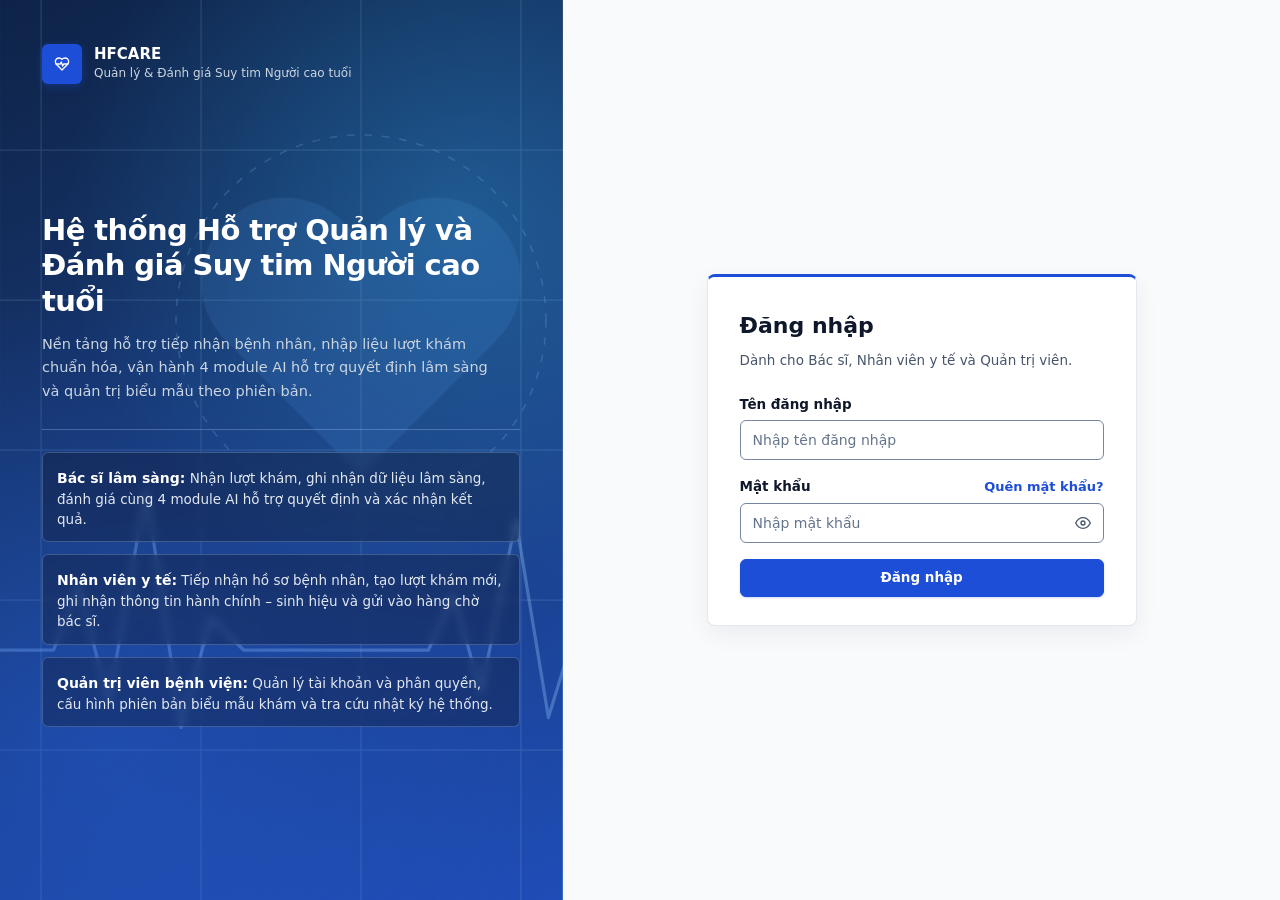
==== submissions/suy_tim_nhom27/web/index.html @ 9e9baa49 "Add password reset requests, nurse lock/archive requests and admin patient records; fix rule-code st" ====
<!DOCTYPE html>
<html lang="vi">
<head>
  <meta charset="UTF-8">
  <meta name="viewport" content="width=device-width, initial-scale=1.0">
  <title>HFCARE — Hỗ trợ Quản lý &amp; Đánh giá Suy tim Người cao tuổi</title>
  <link rel="icon" type="image/svg+xml" href="data:image/svg+xml,%3Csvg xmlns='http://www.w3.org/2000/svg' viewBox='0 0 32 32'%3E%3Crect width='32' height='32' rx='6' fill='%231D4ED8'/%3E%3Cpath d='M6 16h5l2.5-6 4 12 2.5-6h6' fill='none' stroke='%23FFFFFF' stroke-width='2.5' stroke-linecap='round' stroke-linejoin='round'/%3E%3C/svg%3E">
  <link rel="stylesheet" href="./styles.css?v=20261127-a13">
</head>
<body>
  <a href="#main-workspace" class="skip-link">Chuyển tới nội dung chính</a>

  <!-- Ứng dụng chính (M1–M8 + Luồng 4 Module AI) -->
  <div id="app-root" class="app-root"></div>

  <!-- Hộp thoại dùng chung -->
  <div class="modal-backdrop" id="modal-backdrop" hidden>
    <div class="modal-dialog" id="modal-dialog" role="dialog" aria-modal="true" aria-labelledby="modal-title"></div>
  </div>

  <!-- Vùng thông báo nổi (Toast) -->
  <div class="toast-region" id="toast-region" aria-live="polite" aria-atomic="true"></div>

  <script src="./config.js"></script>
  <script src="./api-client.js?v=20261127-a13"></script>
  <script src="./app.js?v=20261127-a13"></script>
</body>
</html>
---- submissions/suy_tim_nhom27/web/styles.css ----
/* ==========================================================================
   Hệ thống Thu thập & Xác nhận Dữ liệu Lâm sàng Suy tim — Clinical Blue UI
   Định hướng thị giác: Swiss Clinical Precision (WCAG 2.1 AA)
   ========================================================================== */

:root {
  /* Surfaces */
  --bg-canvas: #F8FAFC;
  --bg-surface: #FFFFFF;
  --bg-subtle: #F1F5F9;

  /* Navigation & Navy Blue */
  --nav-bg: #0F172A;
  --nav-surface: #1E293B;
  --navy-accent: #1E3A8A;
  --navy-hover: #1E40AF;

  /* Typography Ink (WCAG AA/AAA verified on #FFF and #F8FAFC) */
  --ink-primary: #0F172A;
  --ink-body: #334155;
  --ink-secondary: #475569;
  --ink-muted: #64748B;
  --ink-on-dark: #FFFFFF;
  --ink-on-dark-muted: #CBD5E1;

  /* Clinical Blue Primary Accent */
  --primary: #1D4ED8;
  --primary-hover: #1E40AF;
  --focus-ring: #2563EB;
  --primary-soft: #EFF6FF;
  --primary-badge-bg: #DBEAFE;
  --primary-border: #93C5FD;
  --sky-on-dark: #93C5FD;

  /* Structural Borders */
  --border-subtle: #E2E8F0;
  --border-strong: #CBD5E1;
  --border-input: #76869C;

  /* Semantic Clinical Status Tokens */
  --success-text: #166534;
  --success-bg: #DCFCE7;
  --success-border: #15803D;

  --warn-text: #92400E;
  --warn-bg: #FEF3C7;
  --warn-border: #D97706;

  --error-text: #991B1B;
  --error-inline: #B91C1C;
  --error-bg: #FEE2E2;
  --error-border: #DC2626;

  --unknown-text: #075985;
  --unknown-bg: #E0F2FE;
  --unknown-border: #0284C7;

  --info-text: #1E40AF;
  --info-bg: #DBEAFE;
  --info-border: #2563EB;

  /* Typography */
  --font-sans: 'Inter', 'Be Vietnam Pro', 'Segoe UI', system-ui, -apple-system, BlinkMacSystemFont, sans-serif;
  --font-mono: 'JetBrains Mono', 'Cascadia Mono', 'Consolas', ui-monospace, monospace;

  /* Spacing & Radius */
  --radius-sm: 4px;
  --radius-md: 6px;
  --radius-lg: 8px;
  --shadow-xs: 0 1px 2px rgba(15, 23, 42, 0.05);
  --shadow-sm: 0 2px 6px rgba(15, 23, 42, 0.07);
  --shadow-lg: 0 16px 36px rgba(15, 23, 42, 0.22);

  /* Transitions */
  --t-fast: 140ms ease;
  --t-med: 200ms cubic-bezier(0.2, 0, 0, 1);
}

*, *::before, *::after {
  box-sizing: border-box;
}

html, body {
  margin: 0;
  padding: 0;
  background: var(--bg-canvas);
  color: var(--ink-body);
  font-family: var(--font-sans);
  font-size: 14px;
  line-height: 1.55;
  -webkit-font-smoothing: antialiased;
  -moz-osx-font-smoothing: grayscale;
  text-rendering: optimizeLegibility;
  max-width: 100%;
}

/* Custom subtle scrollbars for panes & tables */
::-webkit-scrollbar {
  width: 7px;
  height: 7px;
}
::-webkit-scrollbar-track {
  background: transparent;
}
::-webkit-scrollbar-thumb {
  background: #CBD5E1;
  border-radius: 999px;
}
::-webkit-scrollbar-thumb:hover {
  background: #94A3B8;
}

.tabular, code, .code-chip {
  font-variant-numeric: tabular-nums;
}

.mono {
  font-family: var(--font-mono);
  font-variant-numeric: tabular-nums;
  overflow-wrap: anywhere;
}

.skip-link {
  position: absolute;
  left: -9999px;
  top: 0;
  z-index: 2000;
  background: var(--nav-bg);
  color: #FFFFFF;
  padding: 10px 16px;
  font-weight: 600;
  text-decoration: none;
}
.skip-link:focus {
  left: 8px;
  top: 8px;
}

:focus-visible {
  outline: 2px solid var(--focus-ring);
  outline-offset: 2px;
}

button, input, select, textarea {
  font-family: inherit;
  font-size: 14px;
  color: var(--ink-primary);
}

button {
  cursor: pointer;
}

.app-root {
  min-height: 100vh;
  width: 100%;
  min-width: 0;
}

/* ==========================================================================
   Common UI Components (Buttons, Badges, Cards, Inputs, Alerts, Skeletons)
   ========================================================================== */
.icon {
  width: 16px;
  height: 16px;
  display: inline-block;
  flex: 0 0 auto;
  vertical-align: middle;
}
.icon--lg { width: 20px; height: 20px; }
.icon--xl { width: 28px; height: 28px; }

.btn {
  display: inline-flex;
  align-items: center;
  justify-content: center;
  gap: 6px;
  min-height: 38px;
  padding: 8px 14px;
  border-radius: var(--radius-md);
  border: 1px solid transparent;
  font-size: 13.5px;
  font-weight: 600;
  line-height: 1.25;
  text-decoration: none;
  white-space: nowrap;
  vertical-align: middle;
  max-width: 100%;
  transition: background var(--t-fast), border-color var(--t-fast), color var(--t-fast), box-shadow var(--t-fast), transform 100ms ease;
}
.btn:active:not(:disabled) {
  transform: translateY(1px);
}
.btn:disabled {
  opacity: 0.62;
  cursor: not-allowed;
  box-shadow: none;
}
.btn.is-loading {
  cursor: progress;
  position: relative;
}
.btn.is-loading::before {
  content: '';
  width: 13px;
  height: 13px;
  border-radius: 50%;
  border: 2px solid currentColor;
  border-right-color: transparent;
  display: inline-block;
  flex: 0 0 auto;
  animation: btnSpin 0.7s linear infinite;
}
@keyframes btnSpin {
  to { transform: rotate(360deg); }
}

.btn--primary {
  background: var(--primary);
  color: #FFFFFF;
  border-color: var(--primary);
  box-shadow: 0 1px 2px rgba(29, 78, 216, 0.22);
}
.btn--primary:hover:not(:disabled) {
  background: var(--primary-hover);
  border-color: var(--primary-hover);
  box-shadow: 0 2px 6px rgba(30, 64, 175, 0.28);
}

.btn--navy {
  background: var(--navy-accent);
  color: #FFFFFF;
  border-color: var(--navy-accent);
  box-shadow: 0 1px 2px rgba(30, 58, 138, 0.22);
}
.btn--navy:hover:not(:disabled) {
  background: var(--navy-hover);
}

.btn--secondary {
  background: var(--bg-surface);
  color: var(--ink-primary);
  border-color: var(--border-strong);
  box-shadow: 0 1px 1px rgba(15, 23, 42, 0.04);
}
.btn--secondary:hover:not(:disabled) {
  background: var(--bg-subtle);
  border-color: var(--border-input);
}

.btn--ghost {
  background: transparent;
  color: var(--ink-body);
  border-color: transparent;
}
.btn--ghost:hover:not(:disabled) {
  background: var(--bg-subtle);
  color: var(--ink-primary);
}

.btn--danger {
  background: #B91C1C;
  color: #FFFFFF;
  border-color: #B91C1C;
}
.btn--danger:hover:not(:disabled) {
  background: #991B1B;
}

.btn--danger-outline {
  background: var(--bg-surface);
  color: var(--error-inline);
  border-color: #FCA5A5;
}
.btn--danger-outline:hover:not(:disabled) {
  background: var(--error-bg);
  border-color: var(--error-border);
}

.btn--sm {
  min-height: 32px;
  padding: 5px 10px;
  font-size: 12.5px;
  gap: 5px;
}
.btn--sm .icon {
  width: 14px;
  height: 14px;
}

.btn--full {
  width: 100%;
}

.badge {
  display: inline-flex;
  align-items: center;
  gap: 5px;
  padding: 3px 9px;
  border-radius: var(--radius-sm);
  font-size: 12px;
  font-weight: 600;
  line-height: 1.3;
  letter-spacing: 0.005em;
  white-space: nowrap;
  max-width: 100%;
  border: 1px solid transparent;
}
.badge--success { background: var(--success-bg); color: var(--success-text); border-color: #86EFAC; }
.badge--warn { background: var(--warn-bg); color: var(--warn-text); border-color: #F59E0B; }
.badge--error { background: var(--error-bg); color: var(--error-text); border-color: #FCA5A5; }
.badge--info { background: var(--info-bg); color: var(--info-text); border-color: #93C5FD; }
.badge--blue { background: var(--primary-badge-bg); color: var(--primary-hover); border-color: var(--primary-border); }
.badge--neutral { background: var(--bg-subtle); color: var(--ink-secondary); border-color: var(--border-strong); }
.badge--xs { padding: 1px 6px; font-size: 11px; }
.badge--link {
  cursor: pointer;
  font-family: inherit;
  transition: background var(--t-fast), border-color var(--t-fast), box-shadow var(--t-fast), transform 100ms ease;
}
.badge--link::after {
  content: '↗';
  font-size: 11px;
  opacity: 0.78;
}
.badge--link:hover {
  background: #FDE68A;
  border-color: #D97706;
  box-shadow: 0 1px 3px rgba(146, 64, 14, 0.16);
  text-decoration: underline;
  text-underline-offset: 2px;
}
.badge--link:active { transform: translateY(1px); }
.badge--link:focus-visible { outline: 3px solid var(--focus-ring); outline-offset: 2px; }

.card {
  background: var(--bg-surface);
  border: 1px solid var(--border-subtle);
  border-radius: var(--radius-lg);
  box-shadow: var(--shadow-xs);
  min-width: 0;
}

.card__header {
  display: flex;
  align-items: flex-start;
  justify-content: space-between;
  gap: 12px;
  padding: 16px 20px;
  border-bottom: 1px solid var(--border-subtle);
  flex-wrap: wrap;
}

.card__title {
  margin: 0;
  font-size: 16px;
  font-weight: 700;
  color: var(--ink-primary);
  line-height: 1.3;
}

.card__subtitle {
  margin: 3px 0 0;
  font-size: 13px;
  color: var(--ink-secondary);
}

.card__body {
  padding: 18px 20px;
}

/* Alerts & Banners */
.banner {
  display: flex;
  align-items: flex-start;
  justify-content: space-between;
  gap: 12px;
  padding: 12px 16px;
  border-radius: var(--radius-md);
  border: 1px solid;
  margin-bottom: 16px;
  font-size: 13.5px;
  flex-wrap: wrap;
}
.banner__main {
  display: flex;
  align-items: flex-start;
  gap: 10px;
  flex: 1 1 200px;
  min-width: 0;
}
.banner__title {
  font-weight: 700;
  margin: 0 0 2px;
}
.banner__desc {
  margin: 0;
  overflow-wrap: anywhere;
}
.banner__actions {
  display: flex;
  align-items: center;
  gap: 8px;
  flex-wrap: wrap;
}

.banner--info { background: var(--info-bg); color: var(--info-text); border-color: #93C5FD; }
.banner--warn { background: var(--warn-bg); color: var(--warn-text); border-color: var(--warn-border); }
.banner--error { background: var(--error-bg); color: var(--error-text); border-color: var(--error-border); }
.banner--success { background: var(--success-bg); color: var(--success-text); border-color: var(--success-border); }
.banner--blue { background: var(--primary-soft); color: var(--primary-hover); border-color: var(--primary-border); }

/* Inputs */
.field {
  display: flex;
  flex-direction: column;
  gap: 5px;
  min-width: 0;
}

.field__label-row {
  display: flex;
  align-items: baseline;
  justify-content: space-between;
  gap: 6px;
  flex-wrap: wrap;
}

.field__label {
  font-size: 13.5px;
  font-weight: 600;
  color: var(--ink-primary);
  overflow-wrap: break-word;
}

.field__code {
  font-family: var(--font-mono);
  font-size: 11px;
  color: var(--ink-muted);
  overflow-wrap: anywhere;
}

.field__help {
  font-size: 12px;
  color: var(--ink-secondary);
  margin: 0;
  overflow-wrap: break-word;
}

.field__error {
  font-size: 12.5px;
  font-weight: 600;
  color: var(--error-inline);
  margin: 2px 0 0;
  display: flex;
  align-items: center;
  gap: 5px;
}

.field__meta-row {
  display: flex;
  align-items: center;
  justify-content: space-between;
  gap: 8px;
  flex-wrap: wrap;
  margin-top: 2px;
}

.input, .select, .textarea {
  width: 100%;
  min-width: 0;
  min-height: 40px;
  padding: 8px 12px;
  background: var(--bg-surface);
  border: 1px solid var(--border-input);
  border-radius: var(--radius-md);
  color: var(--ink-primary);
  font-size: 14px;
  transition: border-color var(--t-fast), box-shadow var(--t-fast), background var(--t-fast);
}
.input::placeholder, .textarea::placeholder {
  color: var(--ink-muted);
}
.input:focus, .select:focus, .textarea:focus {
  outline: none;
  border-color: var(--focus-ring);
  box-shadow: 0 0 0 3px rgba(37, 99, 235, 0.18);
}
.input:disabled, .select:disabled, .textarea:disabled,
.input[readonly], .textarea[readonly] {
  background: var(--bg-subtle);
  color: var(--ink-body);
  cursor: default;
}

.input--unfilled {
  background: var(--bg-canvas);
  border-style: dashed;
}

.input--unknown {
  background: var(--unknown-bg);
  border-color: var(--unknown-border);
  color: var(--unknown-text);
}

.input--error {
  border-color: var(--error-border) !important;
  border-style: solid !important;
  background: #FFF5F5 !important;
}

.textarea {
  min-height: 82px;
  resize: vertical;
  line-height: 1.45;
}

.input-row-unknown {
  display: flex;
  align-items: stretch;
  gap: 6px;
  min-width: 0;
}
.input-row-unknown > .input-unit-wrap,
.input-row-unknown > .input,
.input-row-unknown > .select {
  flex: 1 1 auto;
  min-width: 0;
}

.unknown-toggle {
  flex: 0 0 auto;
  min-height: 40px;
  padding: 6px 10px;
  border-radius: var(--radius-md);
  border: 1px solid var(--border-input);
  background: var(--bg-surface);
  color: var(--ink-secondary);
  font-size: 12px;
  font-weight: 600;
  white-space: nowrap;
}
.unknown-toggle:hover:not(:disabled) {
  background: var(--bg-subtle);
  color: var(--ink-primary);
}
.unknown-toggle.is-active {
  background: var(--unknown-bg);
  color: var(--unknown-text);
  border-color: var(--unknown-border);
}
.unknown-toggle--sm {
  min-height: 28px;
  padding: 3px 8px;
  font-size: 11.5px;
}
.field--span-2 {
  grid-column: span 2;
}

.input-unit-wrap {
  position: relative;
  display: flex;
  align-items: stretch;
  min-width: 0;
}
.input-unit-wrap .input {
  padding-right: 78px;
  font-variant-numeric: tabular-nums;
}
.input-unit-wrap__unit {
  position: absolute;
  right: 1px;
  top: 1px;
  bottom: 1px;
  display: flex;
  align-items: center;
  padding: 0 9px;
  background: var(--bg-subtle);
  border-left: 1px solid var(--border-subtle);
  border-radius: 0 calc(var(--radius-md) - 1px) calc(var(--radius-md) - 1px) 0;
  color: var(--ink-secondary);
  font-size: 12px;
  font-weight: 600;
  pointer-events: none;
}

.password-wrap {
  position: relative;
  display: flex;
  align-items: center;
}
.password-wrap .input {
  padding-right: 44px;
}
.password-toggle {
  position: absolute;
  right: 4px;
  top: 4px;
  bottom: 4px;
  width: 34px;
  border: none;
  background: transparent;
  color: var(--ink-secondary);
  border-radius: var(--radius-sm);
  display: inline-flex;
  align-items: center;
  justify-content: center;
}
.password-toggle:hover {
  background: var(--bg-subtle);
  color: var(--ink-primary);
}

/* Tri-state Clinical Control (4 visual states: Chưa điền vs Chưa rõ vs Có vs Không) */
.tristate {
  display: flex;
  flex-direction: column;
  gap: 6px;
  padding: 10px 12px;
  border-radius: var(--radius-md);
  border: 1px solid var(--border-subtle);
  background: var(--bg-surface);
  transition: border-color var(--t-fast), background var(--t-fast);
  min-width: 0;
}
.tristate--unfilled {
  border: 1px dashed var(--border-input);
  background: var(--bg-canvas);
}
.tristate--error {
  border: 1px solid var(--error-border);
  background: #FFF5F5;
}
.field--highlight,
.tristate--highlight {
  animation: pulseFocus 2s ease;
  border-radius: var(--radius-md);
}

.section-chunk.field--highlight {
  padding: 10px 12px;
  margin-inline: -12px;
  border-radius: var(--radius-md);
}

@keyframes pulseFocus {
  0% {
    box-shadow: 0 0 0 0 rgba(37, 99, 235, 0.55);
    border-color: var(--focus-ring);
    background-color: rgba(219, 234, 254, 0.55);
  }
  45% {
    box-shadow: 0 0 0 6px rgba(37, 99, 235, 0.22);
    border-color: var(--focus-ring);
    background-color: rgba(239, 246, 255, 0.65);
  }
  100% {
    box-shadow: 0 0 0 0 rgba(37, 99, 235, 0);
    background-color: transparent;
  }
}

.tristate__head {
  display: flex;
  align-items: center;
  justify-content: space-between;
  gap: 8px;
  flex-wrap: wrap;
}

.tristate__status {
  font-size: 11px;
  font-weight: 600;
  color: var(--ink-secondary);
}

.tristate__group {
  display: grid;
  grid-template-columns: repeat(3, minmax(0, 1fr));
  gap: 6px;
}

.tristate__btn {
  min-height: 36px;
  padding: 6px 8px;
  border-radius: var(--radius-sm);
  border: 1px solid var(--border-input);
  background: var(--bg-surface);
  color: var(--ink-body);
  font-size: 13px;
  font-weight: 600;
  text-align: center;
  transition: all var(--t-fast);
}
.tristate__btn:hover:not(:disabled) {
  background: var(--bg-subtle);
  color: var(--ink-primary);
}
.tristate__btn:disabled {
  cursor: default;
  opacity: 0.85;
}
.tristate__btn.is-unknown {
  background: var(--unknown-bg);
  color: var(--unknown-text);
  border-color: var(--unknown-border);
}
.tristate__btn.is-yes {
  background: var(--primary);
  color: #FFFFFF;
  border-color: var(--primary);
}
.tristate__btn.is-no {
  background: var(--nav-bg);
  color: #FFFFFF;
  border-color: var(--nav-bg);
}

.tristate__clear {
  background: none;
  border: none;
  padding: 0;
  color: var(--ink-secondary);
  font-size: 11.5px;
  text-decoration: underline;
}
.tristate__clear:hover { color: var(--ink-primary); }

.zero-chip {
  display: inline-flex;
  align-items: center;
  gap: 4px;
  font-size: 11.5px;
  font-weight: 600;
  color: var(--navy-accent);
  background: #E0F2FE;
  border: 1px solid #7DD3FC;
  border-radius: var(--radius-sm);
  padding: 2px 7px;
  width: fit-content;
}

.multi-choice-box {
  display: flex;
  flex-direction: column;
  gap: 6px;
  padding: 10px 12px;
  border: 1px solid var(--border-subtle);
  border-radius: var(--radius-md);
  background: var(--bg-surface);
}
.multi-choice-box--unfilled {
  border-style: dashed;
  border-color: var(--border-input);
  background: var(--bg-canvas);
}

/* ==========================================================================
   M1: Login Screen
   ========================================================================== */
.login-layout {
  display: grid;
  grid-template-columns: 44% 56%;
  min-height: 100vh;
}

.login-brand {
  position: relative;
  overflow: hidden;
  background-color: #163063;
  background-image:
    radial-gradient(circle at 82% 24%, rgba(56, 189, 248, 0.28) 0%, rgba(30, 58, 138, 0) 48%),
    radial-gradient(circle at 18% 82%, rgba(37, 99, 235, 0.34) 0%, rgba(15, 23, 42, 0) 52%),
    url("data:image/svg+xml,%3Csvg xmlns='http://www.w3.org/2000/svg' viewBox='0 0 640 720' fill='none'%3E%3Cg opacity='0.14' stroke='%23BAE6FD' stroke-width='1'%3E%3Cpath d='M0 120H640M0 240H640M0 360H640M0 480H640M0 600H640M128 0V720M256 0V720M384 0V720M512 0V720'/%3E%3C/g%3E%3Cpath d='M-10 520 H110 L138 520 L158 468 L182 562 L212 392 L240 582 L264 494 L290 520 H410 L438 520 L458 476 L480 554 L508 416 L534 574 L556 502 L582 520 H660' stroke='%2393C5FD' stroke-width='2.6' stroke-linecap='round' stroke-linejoin='round' opacity='0.34'/%3E%3Cpath d='M492 178c-26-26-68-26-94 0l-14 14-14-14c-26-26-68-26-94 0-26 26-26 68 0 94l108 108 108-108c26-26 26-68 0-94z' fill='%2360A5FA' opacity='0.12' stroke='%23BFDBFE' stroke-width='2' stroke-opacity='0.26'/%3E%3Ccircle cx='384' cy='256' r='148' stroke='%2393C5FD' stroke-width='1.2' stroke-dasharray='6 8' opacity='0.22'/%3E%3C/svg%3E"),
    linear-gradient(155deg, #0E2347 0%, #193B7A 52%, #1E4DB7 100%);
  background-size: cover, cover, cover, cover;
  background-position: center;
  color: var(--ink-on-dark);
  padding: 44px 42px;
  display: flex;
  flex-direction: column;
  justify-content: space-between;
  border-right: 1px solid rgba(147, 197, 253, 0.25);
}

.brand-mark {
  display: flex;
  align-items: center;
  gap: 12px;
  min-width: 0;
}

.brand-mark__icon {
  width: 40px;
  height: 40px;
  border-radius: var(--radius-md);
  background: var(--primary);
  color: #FFFFFF;
  display: flex;
  align-items: center;
  justify-content: center;
  flex: 0 0 auto;
  box-shadow: 0 2px 8px rgba(29, 78, 216, 0.35);
}

.brand-mark__name {
  font-size: 15px;
  font-weight: 700;
  color: #FFFFFF;
  line-height: 1.25;
}
.brand-mark__sub {
  font-size: 12px;
  color: var(--ink-on-dark-muted);
}

.login-brand__hero {
  margin: 32px 0;
}

.login-brand__title {
  margin: 0 0 14px;
  font-size: 29px;
  font-weight: 700;
  line-height: 1.22;
  letter-spacing: -0.02em;
  color: #FFFFFF;
  max-width: 480px;
}

.login-brand__lead {
  margin: 0 0 26px;
  color: var(--ink-on-dark-muted);
  font-size: 14.5px;
  line-height: 1.6;
  max-width: 460px;
}

.login-audience {
  border-top: 1px solid rgba(191, 219, 254, 0.28);
  padding-top: 22px;
  display: flex;
  flex-direction: column;
  gap: 12px;
}

.login-audience__item {
  display: flex;
  flex-direction: column;
  gap: 3px;
  padding: 12px 14px;
  border-radius: var(--radius-md);
  background: rgba(15, 23, 42, 0.34);
  border: 1px solid rgba(191, 219, 254, 0.24);
  backdrop-filter: blur(4px);
  color: #E2E8F0;
  font-size: 13.5px;
  line-height: 1.5;
}
.login-audience__item strong {
  color: #FFFFFF;
  font-size: 14px;
}

.login-pillars {
  border-top: 1px solid rgba(148, 163, 184, 0.28);
  padding-top: 22px;
  display: flex;
  flex-direction: column;
  gap: 16px;
}

.login-pillar {
  display: flex;
  align-items: flex-start;
  gap: 12px;
  color: #E2E8F0;
  font-size: 13.5px;
  line-height: 1.5;
}

.login-pillar__num {
  font-family: var(--font-mono);
  font-size: 11.5px;
  font-weight: 700;
  color: #DBEAFE;
  background: rgba(37, 99, 235, 0.25);
  border: 1px solid rgba(147, 197, 253, 0.35);
  border-radius: var(--radius-sm);
  padding: 2px 6px;
  flex: 0 0 auto;
}

.login-brand__foot {
  font-size: 12px;
  color: #94A3B8;
  border-top: 1px solid rgba(148, 163, 184, 0.2);
  padding-top: 16px;
}

.login-panel {
  background: var(--bg-canvas);
  display: flex;
  align-items: center;
  justify-content: center;
  padding: 40px 32px;
}

.login-card {
  width: 100%;
  max-width: 430px;
  background: var(--bg-surface);
  border: 1px solid var(--border-subtle);
  border-top: 3px solid var(--primary);
  border-radius: var(--radius-lg);
  padding: 32px 32px 28px;
  box-shadow: 0 8px 24px rgba(15, 23, 42, 0.06);
}

.login-card__title {
  margin: 0 0 6px;
  font-size: 22px;
  font-weight: 700;
  color: var(--ink-primary);
}

.login-card__sub {
  margin: 0 0 24px;
  font-size: 13.5px;
  color: var(--ink-secondary);
}

.login-form {
  display: flex;
  flex-direction: column;
  gap: 16px;
}

.login-note {
  margin-top: 18px;
  padding-top: 16px;
  border-top: 1px solid var(--border-subtle);
  display: flex;
  align-items: flex-start;
  gap: 8px;
  font-size: 12.5px;
  color: var(--ink-secondary);
}

.login-local-ref {
  margin-top: 14px;
  padding: 12px;
  border-radius: var(--radius-md);
  background: var(--primary-soft);
  border: 1px solid var(--primary-border);
  font-size: 12px;
  color: var(--navy-accent);
}
.login-local-ref__title {
  font-weight: 700;
  margin: 0 0 6px;
}
.login-local-ref__row {
  display: flex;
  justify-content: space-between;
  gap: 8px;
  padding: 3px 0;
  flex-wrap: wrap;
}

/* ==========================================================================
   Authenticated Shell (Sidebar + Main Area)
   ========================================================================== */
.shell {
  display: grid;
  grid-template-columns: 236px minmax(0, 1fr);
  min-height: 100vh;
  transition: grid-template-columns 180ms ease;
}
.shell.is-sidebar-collapsed {
  grid-template-columns: 68px minmax(0, 1fr);
}

.sidebar {
  position: sticky;
  top: 0;
  height: 100vh;
  max-height: 100vh;
  overflow-y: auto;
  overflow-x: hidden;
  background: var(--nav-bg);
  color: var(--ink-on-dark);
  display: flex;
  flex-direction: column;
  justify-content: space-between;
  padding: 18px 14px 16px;
  border-right: 1px solid #1E293B;
}

.sidebar__top {
  display: flex;
  flex-direction: column;
  gap: 16px;
}

.sidebar__brand-row {
  display: flex;
  align-items: center;
  justify-content: space-between;
  gap: 8px;
}

.sidebar__collapse-btn {
  width: 30px;
  height: 30px;
  flex: 0 0 auto;
  border-radius: var(--radius-sm);
  border: 1px solid #334155;
  background: #1E293B;
  color: #CBD5E1;
  display: inline-flex;
  align-items: center;
  justify-content: center;
  padding: 0;
  transition: background var(--t-fast), color var(--t-fast);
}
.sidebar__collapse-btn:hover {
  background: #334155;
  color: #FFFFFF;
}

.shell.is-sidebar-collapsed .sidebar {
  padding: 16px 10px;
  align-items: center;
}
.shell.is-sidebar-collapsed .sidebar__top {
  width: 100%;
  align-items: center;
}
.shell.is-sidebar-collapsed .sidebar__brand-row {
  flex-direction: column;
  gap: 10px;
}
.shell.is-sidebar-collapsed .brand-mark__text,
.shell.is-sidebar-collapsed .sidebar__role-tag,
.shell.is-sidebar-collapsed .sidebar .nav-item__label,
.shell.is-sidebar-collapsed .user-chip__meta {
  display: none;
}
.shell.is-sidebar-collapsed .sidebar .sidebar__nav {
  width: 100%;
  align-items: center;
}
.shell.is-sidebar-collapsed .sidebar .nav-item {
  justify-content: center;
  padding: 10px;
  width: 44px;
  height: 44px;
}
.shell.is-sidebar-collapsed .sidebar .nav-item.is-active {
  border-left: 1px solid var(--focus-ring);
}
.shell.is-sidebar-collapsed .sidebar__user {
  width: 100%;
  align-items: center;
}
.shell.is-sidebar-collapsed .user-chip {
  justify-content: center;
}

.sidebar__role-tag {
  display: inline-flex;
  align-items: center;
  gap: 6px;
  margin-top: 4px;
  padding: 3px 8px;
  border-radius: var(--radius-sm);
  background: #1E293B;
  color: var(--primary-border);
  font-size: 11px;
  font-weight: 700;
  letter-spacing: 0.03em;
  width: fit-content;
}

.sidebar__nav {
  display: flex;
  flex-direction: column;
  gap: 4px;
}

.nav-item {
  width: 100%;
  display: flex;
  align-items: center;
  gap: 10px;
  padding: 10px 12px;
  border-radius: var(--radius-md);
  border: 1px solid transparent;
  background: transparent;
  color: var(--ink-on-dark-muted);
  font-size: 13.5px;
  font-weight: 500;
  text-align: left;
  transition: background var(--t-fast), color var(--t-fast);
}
.nav-item:hover {
  background: var(--nav-surface);
  color: #FFFFFF;
}
.nav-item.is-active {
  background: var(--navy-accent);
  color: #FFFFFF;
  border-left: 3px solid var(--focus-ring);
  font-weight: 600;
}

.sidebar__user {
  border-top: 1px solid #1E293B;
  padding-top: 14px;
  display: flex;
  flex-direction: column;
  gap: 10px;
}

.user-chip {
  display: flex;
  align-items: center;
  gap: 10px;
  width: 100%;
  padding: 4px 0;
  border: 0;
  border-radius: var(--radius-sm);
  background: transparent;
  color: inherit;
  text-align: left;
  cursor: pointer;
}
.user-chip:hover, .user-chip[aria-expanded="true"] { background: #1E293B; }
.user-chip__meta { min-width: 0; }
.user-chip__name, .user-chip__role { display: block; overflow-wrap: anywhere; }

.account-menu {
  position: fixed;
  z-index: 100;
  width: 240px;
  max-width: calc(100vw - 16px);
  max-height: calc(100vh - 16px);
  overflow-y: auto;
  padding: 6px;
  border: 1px solid var(--border-strong);
  border-radius: var(--radius-md);
  background: var(--bg-surface);
  box-shadow: var(--shadow-lg);
}
.account-menu[hidden] { display: none; }
.account-menu__item {
  display: flex;
  align-items: center;
  gap: 10px;
  width: 100%;
  min-height: 44px;
  padding: 10px;
  border: 0;
  border-radius: var(--radius-sm);
  background: transparent;
  color: var(--ink-primary);
  text-align: left;
  font-size: 13px;
  cursor: pointer;
}
.account-menu__item:hover, .account-menu__item:focus-visible { background: var(--bg-subtle); }

.user-chip__avatar {
  width: 34px;
  height: 34px;
  border-radius: var(--radius-md);
  background: var(--navy-accent);
  color: #FFFFFF;
  font-size: 12px;
  font-weight: 700;
  display: flex;
  align-items: center;
  justify-content: center;
  flex: 0 0 auto;
}

.user-chip__name {
  font-size: 13px;
  font-weight: 600;
  color: #FFFFFF;
  line-height: 1.25;
}
.user-chip__role {
  font-size: 11.5px;
  color: var(--ink-on-dark-muted);
}

.sidebar__logout {
  width: 100%;
  display: flex;
  align-items: center;
  justify-content: center;
  gap: 8px;
  padding: 8px 10px;
  border-radius: var(--radius-md);
  background: #1E293B;
  border: 1px solid #334155;
  color: #E2E8F0;
  font-size: 12.5px;
  font-weight: 600;
}
.sidebar__logout:hover {
  background: #334155;
  color: #FFFFFF;
}

/* Mobile top bar */
.mobile-topbar {
  display: none;
  background: var(--nav-bg);
  color: #FFFFFF;
  padding: 10px 14px;
  align-items: center;
  justify-content: space-between;
  gap: 10px;
  border-bottom: 1px solid #1E293B;
}
.mobile-topbar__actions {
  display: flex;
  align-items: center;
  gap: 6px;
}

.mobile-menu-btn {
  display: inline-flex;
  align-items: center;
  gap: 6px;
  min-height: 36px;
  padding: 6px 10px;
  border-radius: var(--radius-sm);
  background: #1E293B;
  color: #FFFFFF;
  border: 1px solid #334155;
  font-size: 12.5px;
  font-weight: 600;
}

.mobile-drawer {
  display: none;
  background: var(--nav-bg);
  border-bottom: 2px solid var(--focus-ring);
  padding: 12px 14px;
}

/* Main Workspace */
.main-area {
  min-width: 0;
  display: flex;
  flex-direction: column;
}

.topbar {
  background: var(--bg-surface);
  border-bottom: 1px solid var(--border-subtle);
  padding: 10px 24px;
  display: flex;
  align-items: center;
  justify-content: space-between;
  gap: 12px;
  flex-wrap: wrap;
}
.topbar__left {
  display: flex;
  align-items: center;
  gap: 10px;
  min-width: 0;
  flex-wrap: wrap;
}
.topbar__right {
  display: flex;
  align-items: center;
  gap: 8px;
  flex-wrap: wrap;
}
.topbar__sidebar-btn {
  width: 32px;
  height: 32px;
}
.breadcrumbs {
  display: flex;
  align-items: center;
  gap: 6px;
  font-size: 13px;
  color: var(--ink-secondary);
  flex-wrap: wrap;
}
.breadcrumbs__link {
  background: none;
  border: none;
  padding: 0;
  color: var(--primary);
  font-weight: 600;
  font-size: 13px;
}
.breadcrumbs__link:hover { text-decoration: underline; }
.breadcrumbs__current {
  color: var(--ink-primary);
  font-weight: 600;
}

.workspace {
  padding: 22px clamp(20px, 2vw, 36px) 32px;
  max-width: min(100%, 2280px);
  width: 100%;
  margin-inline: auto;
  min-width: 0;
}

.page-head {
  display: flex;
  align-items: flex-start;
  justify-content: space-between;
  gap: 16px;
  margin-bottom: 18px;
  flex-wrap: wrap;
}

.page-head__title {
  margin: 0;
  font-size: 22px;
  font-weight: 700;
  color: var(--ink-primary);
  letter-spacing: -0.02em;
  line-height: 1.25;
}

.page-head__sub {
  margin: 4px 0 0;
  font-size: 13.5px;
  color: var(--ink-secondary);
  line-height: 1.45;
}

.page-head__actions {
  display: flex;
  align-items: center;
  gap: 8px;
  flex-wrap: wrap;
}

/* Toolbar & Filter Strips */
.toolbar {
  display: flex;
  align-items: center;
  justify-content: space-between;
  gap: 12px;
  margin-bottom: 14px;
  flex-wrap: wrap;
}

.search-box {
  position: relative;
  flex: 1 1 260px;
  max-width: 440px;
  min-width: 0;
}
.search-box__icon {
  position: absolute;
  left: 11px;
  top: 50%;
  transform: translateY(-50%);
  color: var(--ink-secondary);
  pointer-events: none;
}
.search-box .input {
  padding-left: 34px;
}

.filter-pills {
  display: flex;
  align-items: center;
  gap: 6px;
  flex-wrap: wrap;
}

.filter-pill {
  min-height: 36px;
  padding: 6px 12px;
  border-radius: var(--radius-md);
  border: 1px solid var(--border-strong);
  background: var(--bg-surface);
  color: var(--ink-body);
  font-size: 12.5px;
  font-weight: 600;
  transition: background var(--t-fast), border-color var(--t-fast), color var(--t-fast);
}
.filter-pill:hover { background: var(--bg-subtle); border-color: var(--border-input); }
.filter-pill.is-active {
  background: var(--navy-accent);
  color: #FFFFFF;
  border-color: var(--navy-accent);
}

/* Data Tables -> Mobile Cards */
.table-wrap {
  width: 100%;
  overflow-x: auto;
}

.data-table {
  width: 100%;
  border-collapse: collapse;
  text-align: left;
  font-size: 13.5px;
}
.data-table th {
  background: var(--bg-subtle);
  color: var(--ink-secondary);
  font-size: 11.5px;
  font-weight: 700;
  text-transform: uppercase;
  letter-spacing: 0.04em;
  padding: 10px 12px;
  border-bottom: 1px solid var(--border-strong);
  white-space: nowrap;
}
.data-table td {
  padding: 11px 12px;
  border-bottom: 1px solid var(--border-subtle);
  vertical-align: middle;
  color: var(--ink-body);
}
.data-table tr:last-child td { border-bottom: none; }
.data-table tbody tr {
  transition: background var(--t-fast);
}
.data-table tbody tr:hover { background: #F8FAFC; }
.data-table tbody tr.is-selected-row {
  background: var(--primary-soft);
}
.data-table td .btn--sm {
  min-height: 30px;
  padding: 4px 8px;
  font-size: 12px;
  gap: 4px;
}
.data-table td .btn--sm + .btn--sm {
  margin-left: 3px;
}
.table-actions {
  display: inline-flex;
  align-items: center;
  justify-content: flex-end;
  gap: 6px;
  vertical-align: middle;
}
.data-table td .table-actions .btn--sm + .btn--sm {
  margin-left: 0;
}

.cell-primary {
  font-weight: 700;
  color: var(--ink-primary);
}
.cell-sub {
  font-size: 12px;
  color: var(--ink-secondary);
  margin-top: 2px;
}

.mobile-cards {
  display: none;
  flex-direction: column;
  gap: 10px;
}

.record-card {
  background: var(--bg-surface);
  border: 1px solid var(--border-subtle);
  border-radius: var(--radius-md);
  padding: 14px;
  display: flex;
  flex-direction: column;
  gap: 8px;
  min-width: 0;
}
.record-card__top {
  display: flex;
  align-items: flex-start;
  justify-content: space-between;
  gap: 8px;
  flex-wrap: wrap;
}
.record-card__meta {
  display: grid;
  grid-template-columns: repeat(2, minmax(0, 1fr));
  gap: 8px;
  font-size: 12.5px;
  border-top: 1px solid var(--border-subtle);
  padding-top: 8px;
}
.record-card__label {
  display: block;
  font-size: 11px;
  color: var(--ink-secondary);
}

/* ==========================================================================
   M3: Patient Profile & Encounter Timeline
   ========================================================================== */
.profile-grid {
  display: grid;
  grid-template-columns: minmax(0, 1.65fr) minmax(300px, 1fr);
  gap: 20px;
  align-items: start;
}

.profile-col {
  display: flex;
  flex-direction: column;
  gap: 16px;
  min-width: 0;
}

.kv-grid {
  display: grid;
  grid-template-columns: repeat(3, minmax(0, 1fr));
  gap: 14px 16px;
}

.kv-item__label {
  font-size: 11.5px;
  font-weight: 600;
  color: var(--ink-secondary);
  margin-bottom: 3px;
  text-transform: uppercase;
  letter-spacing: 0.025em;
}
.kv-item__value {
  font-size: 14px;
  font-weight: 600;
  color: var(--ink-primary);
  word-break: break-word;
}

.metric-row {
  display: grid;
  grid-template-columns: repeat(3, minmax(0, 1fr));
  gap: 12px;
  margin-bottom: 14px;
}

.metric-box {
  background: var(--bg-canvas);
  border: 1px solid var(--border-subtle);
  border-radius: var(--radius-md);
  padding: 12px 14px;
}
.metric-box--blue {
  background: linear-gradient(135deg, #EFF6FF 0%, #F8FAFC 100%);
  border-color: var(--primary-border);
  border-left: 3px solid var(--primary);
}
.metric-box__label {
  font-size: 12px;
  font-weight: 600;
  color: var(--ink-secondary);
  margin-bottom: 4px;
}
.metric-box__val {
  font-size: 19px;
  font-weight: 700;
  color: var(--ink-primary);
  font-variant-numeric: tabular-nums;
  line-height: 1.25;
}
.metric-box__unit {
  font-size: 12px;
  font-weight: 500;
  color: var(--ink-secondary);
  margin-left: 3px;
}

.source-strip {
  display: inline-flex;
  align-items: center;
  gap: 6px;
  font-size: 12px;
  color: var(--ink-secondary);
  background: var(--bg-subtle);
  border: 1px solid var(--border-subtle);
  border-radius: var(--radius-sm);
  padding: 5px 10px;
  margin-bottom: 14px;
  flex-wrap: wrap;
}

.timeline {
  display: flex;
  flex-direction: column;
  gap: 12px;
}

.timeline-item {
  position: relative;
  padding: 14px 15px;
  border: 1px solid var(--border-subtle);
  border-left: 3.5px solid var(--focus-ring);
  border-radius: var(--radius-md);
  background: var(--bg-surface);
  display: flex;
  flex-direction: column;
  gap: 8px;
  transition: border-color var(--t-fast), box-shadow var(--t-fast);
}
.timeline-item:hover {
  border-color: var(--border-strong);
  box-shadow: var(--shadow-xs);
}
.timeline-item--confirmed { border-left-color: var(--success-border); }
.timeline-item--confirmed:hover { border-left-color: var(--success-border); }
.timeline-item--draft { border-left-color: var(--warn-border); }
.timeline-item--draft:hover { border-left-color: var(--warn-border); }

.timeline-item__top {
  display: flex;
  align-items: flex-start;
  justify-content: space-between;
  gap: 8px;
  flex-wrap: wrap;
}

/* ==========================================================================
   M4: Encounter Multi-Group Form
   ========================================================================== */
.encounter-sticky-head {
  position: sticky;
  top: 0;
  z-index: 40;
  background: linear-gradient(135deg, #1E3A8A 0%, #1E40AF 100%);
  color: #FFFFFF;
  border-radius: var(--radius-lg);
  padding: 13px 18px;
  margin-bottom: 16px;
  display: flex;
  align-items: center;
  justify-content: space-between;
  gap: 12px;
  flex-wrap: wrap;
  box-shadow: 0 4px 14px rgba(15, 23, 42, 0.14);
}

.encounter-sticky-head__id {
  font-size: 15.5px;
  font-weight: 700;
  color: #FFFFFF;
  display: flex;
  align-items: center;
  gap: 8px;
  flex-wrap: wrap;
}

.encounter-sticky-head__meta {
  font-size: 12.5px;
  color: #DBEAFE;
  display: flex;
  align-items: center;
  gap: 10px;
  flex-wrap: wrap;
  margin-top: 3px;
}

.encounter-sticky-head__right {
  display: flex;
  align-items: center;
  gap: 8px;
  flex-wrap: wrap;
}

.encounter-layout {
  display: grid;
  grid-template-columns: 238px minmax(0, 1fr);
  gap: 18px;
  align-items: start;
}

.group-rail {
  position: sticky;
  top: 82px;
  max-height: calc(100vh - 102px);
  overflow-y: auto;
  background: var(--bg-surface);
  border: 1px solid var(--border-subtle);
  border-radius: var(--radius-lg);
  padding: 10px;
  display: flex;
  flex-direction: column;
  gap: 4px;
  box-shadow: var(--shadow-xs);
}

.group-rail__title {
  font-size: 11px;
  font-weight: 700;
  text-transform: uppercase;
  letter-spacing: 0.05em;
  color: var(--ink-secondary);
  padding: 4px 8px 8px;
  border-bottom: 1px solid var(--border-subtle);
  margin-bottom: 4px;
}

.rail-btn {
  display: flex;
  align-items: center;
  justify-content: space-between;
  gap: 8px;
  width: 100%;
  padding: 8px 10px;
  border: 1px solid transparent;
  border-radius: var(--radius-md);
  background: transparent;
  color: var(--ink-body);
  font-size: 13px;
  font-weight: 500;
  line-height: 1.35;
  text-align: left;
  transition: background var(--t-fast), border-color var(--t-fast), color var(--t-fast);
}
.rail-btn:hover { background: var(--bg-subtle); color: var(--ink-primary); }
.rail-btn.is-active {
  background: var(--primary-soft);
  color: var(--primary-hover);
  border-color: var(--primary-border);
  border-left: 3px solid var(--primary);
  font-weight: 700;
}
.rail-btn__num {
  font-family: var(--font-mono);
  font-size: 11px;
  color: var(--ink-muted);
  margin-right: 5px;
}
.rail-btn.is-active .rail-btn__num {
  color: var(--primary);
}
.rail-btn__counts {
  display: inline-flex;
  align-items: center;
  gap: 4px;
  font-family: var(--font-mono);
  font-size: 11px;
  color: var(--ink-secondary);
  background: var(--bg-subtle);
  padding: 1px 6px;
  border-radius: 999px;
  flex: 0 0 auto;
}
.rail-btn.is-active .rail-btn__counts {
  background: var(--primary-badge-bg);
  color: var(--primary-hover);
}
.err-dot {
  width: 7px;
  height: 7px;
  border-radius: 50%;
  background: var(--error-border);
  display: inline-block;
}

.form-canvas {
  display: flex;
  flex-direction: column;
  gap: 16px;
  min-width: 0;
  padding-bottom: 24px;
}

.sections-stack {
  display: flex;
  flex-direction: column;
  gap: 18px;
}

.clinical-section {
  scroll-margin-top: 96px;
}

.form-filter-bar {
  background: var(--bg-surface);
  border: 1px solid var(--border-subtle);
  border-radius: var(--radius-lg);
  padding: 11px 14px;
  display: flex;
  align-items: center;
  justify-content: space-between;
  gap: 10px;
  flex-wrap: wrap;
  box-shadow: var(--shadow-xs);
}

.form-grid-2 {
  display: grid;
  grid-template-columns: repeat(2, minmax(0, 1fr));
  gap: 16px 18px;
  align-items: start;
}

.form-grid-3 {
  display: grid;
  grid-template-columns: repeat(3, minmax(0, 1fr));
  gap: 12px 14px;
  align-items: start;
}

.sub-heading {
  margin: 22px 0 12px;
  padding: 12px 0 6px;
  border-top: 1px solid var(--border-subtle);
  font-size: 12px;
  font-weight: 700;
  color: var(--navy-accent);
  text-transform: uppercase;
  letter-spacing: 0.05em;
  display: flex;
  align-items: center;
  gap: 8px;
}
.sub-heading::before {
  content: '';
  width: 3px;
  height: 14px;
  border-radius: 2px;
  background: var(--primary);
  flex: 0 0 auto;
}
.sub-heading:first-child {
  margin-top: 0;
  padding-top: 0;
  border-top: none;
}

.repeat-list {
  display: flex;
  flex-direction: column;
  gap: 12px;
}

.repeat-card {
  border: 1px solid var(--border-strong);
  border-left: 3px solid var(--primary);
  border-radius: var(--radius-md);
  background: #F8FAFC;
  padding: 14px 16px;
  display: flex;
  flex-direction: column;
  gap: 12px;
  min-width: 0;
  transition: border-color var(--t-fast), box-shadow var(--t-fast);
}
.repeat-card:hover {
  border-color: #94A3B8;
  border-left-color: var(--primary);
  box-shadow: var(--shadow-xs);
}
.repeat-card--incomplete {
  border-color: var(--warn-border);
  border-style: dashed;
  border-left-style: solid;
  border-left-color: var(--warn-border);
  background: #FFFBEB;
}
.repeat-card--incomplete:hover {
  border-color: var(--warn-border);
  border-left-color: var(--warn-border);
}

.repeat-card__head {
  display: flex;
  align-items: center;
  justify-content: space-between;
  gap: 8px;
  padding-bottom: 9px;
  border-bottom: 1px solid var(--border-subtle);
  flex-wrap: wrap;
}

.repeat-card__title {
  font-size: 13.5px;
  font-weight: 700;
  color: var(--navy-accent);
}

.bmi-card {
  background: linear-gradient(135deg, #EFF6FF 0%, #F8FAFC 100%);
  border: 1px solid var(--primary-border);
  border-left: 3px solid var(--primary);
  border-radius: var(--radius-md);
  padding: 12px 15px;
  display: flex;
  flex-direction: column;
  justify-content: center;
  gap: 2px;
}
.bmi-card__label {
  font-size: 12px;
  font-weight: 600;
  color: var(--primary-hover);
  display: flex;
  align-items: baseline;
  justify-content: space-between;
  gap: 8px;
}
.bmi-card__value {
  font-size: 22px;
  font-weight: 700;
  color: var(--ink-primary);
  font-variant-numeric: tabular-nums;
  line-height: 1.25;
}
.bmi-card__value--sm {
  font-size: 17px;
}
.bmi-card__value--muted {
  font-size: 15px;
  font-weight: 600;
  color: var(--ink-muted);
}
.bmi-card__note {
  font-size: 11.5px;
  color: var(--ink-secondary);
  line-height: 1.4;
}

/* Sticky Encounter Action Footer */
.encounter-footer {
  position: sticky;
  bottom: 0;
  z-index: 50;
  background: rgba(255, 255, 255, 0.96);
  backdrop-filter: blur(6px);
  border: 1px solid var(--border-strong);
  border-top: 2px solid var(--primary);
  box-shadow: 0 -6px 18px rgba(15, 23, 42, 0.09);
  padding: 11px 18px;
  margin-top: 16px;
  border-radius: var(--radius-lg) var(--radius-lg) 0 0;
  display: flex;
  align-items: center;
  justify-content: space-between;
  gap: 12px;
  flex-wrap: wrap;
}

.encounter-footer__status {
  display: flex;
  align-items: center;
  gap: 8px;
  font-size: 13px;
  font-weight: 600;
}

.encounter-footer__actions {
  display: flex;
  align-items: center;
  gap: 8px;
  flex-wrap: wrap;
}

/* ==========================================================================
   M5: Review & Confirm Screen
   ========================================================================== */
.stats-4 {
  display: grid;
  grid-template-columns: repeat(4, minmax(0, 1fr));
  gap: 12px;
  margin-bottom: 16px;
}

.stat-card {
  background: var(--bg-surface);
  border: 1px solid var(--border-subtle);
  border-top: 3px solid var(--border-strong);
  border-radius: var(--radius-md);
  padding: 13px 16px;
  box-shadow: var(--shadow-xs);
}
.stat-card--blue { border-top-color: var(--primary); }
.stat-card--muted { border-top-color: var(--border-input); }
.stat-card--info { border-top-color: var(--unknown-border); }
.stat-card--error { border-top-color: var(--error-border); }

.stat-card__label {
  font-size: 12px;
  font-weight: 600;
  color: var(--ink-secondary);
}
.stat-card__num {
  font-size: 26px;
  font-weight: 700;
  color: var(--ink-primary);
  font-variant-numeric: tabular-nums;
  line-height: 1.2;
  margin-top: 4px;
}

.jump-list {
  display: flex;
  flex-wrap: wrap;
  gap: 6px;
  margin-top: 8px;
}

.jump-chip {
  display: inline-flex;
  align-items: center;
  gap: 5px;
  padding: 4px 9px;
  border-radius: var(--radius-sm);
  border: 1px solid var(--border-input);
  background: var(--bg-surface);
  color: var(--ink-primary);
  font-size: 12px;
  font-weight: 600;
  max-width: 100%;
  white-space: normal;
  text-align: left;
}
.jump-chip:hover {
  border-color: var(--focus-ring);
  background: var(--primary-soft);
  color: var(--primary-hover);
}
.jump-chip--error {
  border-color: var(--error-border);
  background: var(--error-bg);
  color: var(--error-text);
}
.jump-chip--info {
  border-color: #93C5FD;
  background: var(--info-bg);
  color: var(--info-text);
}

.confirm-gate {
  background: var(--bg-surface);
  border: 2px solid var(--navy-accent);
  border-radius: var(--radius-lg);
  padding: 20px;
  margin-top: 18px;
  display: flex;
  flex-direction: column;
  gap: 14px;
}

.ai-module-grid {
  display: grid;
  grid-template-columns: repeat(2, minmax(0, 1fr));
  gap: 12px;
}

.json-viewer {
  background: #0F172A;
  color: #E2E8F0;
  border-radius: var(--radius-md);
  padding: 14px;
  font-family: var(--font-mono);
  font-size: 12px;
  line-height: 1.5;
  overflow-x: auto;
  max-height: 420px;
  margin: 0;
  white-space: pre;
}

/* ==========================================================================
   M7: Admin Form Versions & 3-Pane Scrollable Keyboard Editor
   ========================================================================== */
.card-row-head {
  display: flex;
  align-items: center;
  justify-content: space-between;
  gap: 8px;
  flex-wrap: wrap;
}

/* A11 / UI-16: Collapsible vertical form version dropdown */
.version-dropdown-wrap {
  margin-bottom: 16px;
  display: flex;
  align-items: center;
  gap: 10px;
  flex-wrap: wrap;
}

.version-dropdown {
  position: relative;
  display: inline-block;
  min-width: 280px;
  max-width: 100%;
}

.version-dropdown__trigger {
  width: 100%;
  min-height: 40px;
  padding: 6px 12px;
  display: inline-flex;
  align-items: center;
  justify-content: space-between;
  gap: 12px;
  background: var(--bg-surface);
  border: 1px solid var(--border-strong);
  border-radius: var(--radius-md);
  color: var(--ink-primary);
  font-size: 13.5px;
  font-weight: 600;
  cursor: pointer;
  transition: border-color var(--t-fast), box-shadow var(--t-fast), background var(--t-fast);
}

.version-dropdown__trigger:hover {
  border-color: var(--primary);
  background: var(--bg-subtle, #F8FAFC);
}

.version-dropdown__trigger:focus-visible {
  outline: 3px solid var(--focus-ring);
  outline-offset: 2px;
}

.version-dropdown.is-open .version-dropdown__trigger {
  border-color: var(--primary);
  box-shadow: 0 0 0 3px var(--focus-ring);
}

.version-dropdown__trigger-main {
  display: inline-flex;
  align-items: center;
  gap: 8px;
  min-width: 0;
  flex-wrap: wrap;
}

.version-dropdown__prefix {
  color: var(--ink-secondary);
  font-weight: 500;
  font-size: 12.5px;
}

.version-dropdown__label {
  font-size: 14px;
  font-weight: 700;
  color: var(--primary);
}

.version-dropdown__chevron {
  display: inline-flex;
  align-items: center;
  color: var(--ink-secondary);
  transition: transform var(--t-fast);
  flex: 0 0 auto;
}

.version-dropdown.is-open .version-dropdown__chevron {
  transform: rotate(180deg);
}

.version-dropdown__menu {
  position: absolute;
  top: calc(100% + 6px);
  left: 0;
  z-index: 40;
  min-width: 100%;
  width: max-content;
  max-width: min(420px, calc(100vw - 32px));
  max-height: 300px;
  overflow-y: auto;
  padding: 6px;
  background: var(--bg-surface);
  border: 1px solid var(--border-strong);
  border-radius: var(--radius-md);
  box-shadow: var(--shadow-lg, 0 10px 25px rgba(15, 23, 42, 0.12));
  display: flex;
  flex-direction: column;
  gap: 3px;
}

.version-dropdown__item {
  width: 100%;
  padding: 8px 10px;
  display: flex;
  align-items: center;
  justify-content: space-between;
  gap: 10px;
  border: 1px solid transparent;
  border-radius: var(--radius-sm);
  background: transparent;
  color: var(--ink-primary);
  font-size: 13.5px;
  text-align: left;
  cursor: pointer;
  transition: background var(--t-fast), border-color var(--t-fast);
}

.version-dropdown__item:hover {
  background: var(--bg-subtle, #F1F5F9);
}

.version-dropdown__item.is-selected {
  background: var(--primary-soft);
  border-color: var(--primary-border);
}

.version-dropdown__item-left {
  display: inline-flex;
  align-items: center;
  gap: 8px;
  flex-wrap: wrap;
}

.version-dropdown__item-label {
  font-weight: 700;
  color: var(--ink-primary);
}

.version-dropdown__item.is-selected .version-dropdown__item-label {
  color: var(--primary);
}

.version-dropdown__check {
  display: inline-flex;
  align-items: center;
  color: var(--primary);
  flex: 0 0 auto;
}

@media (max-width: 640px) {
  .version-dropdown {
    width: 100%;
    min-width: 0;
  }
  .version-dropdown__menu {
    width: 100%;
    max-width: 100%;
  }
}

.timeline-item__actions {
  display: flex;
  align-items: center;
  justify-content: flex-end;
  gap: 6px;
  flex-wrap: wrap;
  margin-top: 4px;
}

.tabs {
  display: flex;
  align-items: center;
  gap: 4px;
  border-bottom: 1px solid var(--border-strong);
  margin-bottom: 16px;
  overflow-x: auto;
}

.tab-btn {
  padding: 10px 16px;
  border: none;
  border-bottom: 2px solid transparent;
  background: transparent;
  color: var(--ink-secondary);
  font-size: 13.5px;
  font-weight: 600;
  white-space: nowrap;
}
.tab-btn:hover { color: var(--ink-primary); }
.tab-btn.is-active {
  color: var(--primary);
  border-bottom-color: var(--primary);
}

.editor-3pane {
  display: grid;
  grid-template-columns: 230px 300px minmax(0, 1fr);
  gap: 14px;
  align-items: stretch;
}

.editor-pane {
  background: var(--bg-surface);
  border: 1px solid var(--border-subtle);
  border-radius: var(--radius-lg);
  display: flex;
  flex-direction: column;
  max-height: clamp(460px, 64vh, 660px);
  min-width: 0;
  box-shadow: var(--shadow-xs);
}

.editor-pane__head {
  padding: 11px 14px;
  border-bottom: 1px solid var(--border-subtle);
  background: var(--bg-canvas);
  border-radius: var(--radius-lg) var(--radius-lg) 0 0;
  display: flex;
  align-items: center;
  justify-content: space-between;
  gap: 8px;
  flex: 0 0 auto;
  flex-wrap: wrap;
}

.editor-pane__title {
  font-size: 12.5px;
  font-weight: 700;
  color: var(--ink-primary);
  margin: 0;
}

.editor-pane__search {
  padding: 8px 10px 0;
  flex: 0 0 auto;
}
.editor-pane__search .input {
  min-height: 34px;
  padding: 6px 10px;
  font-size: 13px;
}

.editor-pane__scroll {
  overflow-y: auto;
  padding: 10px;
  flex: 1;
  display: flex;
  flex-direction: column;
  gap: 6px;
}

.details-tech {
  border: 1px solid var(--border-subtle);
  border-radius: var(--radius-md);
  background: var(--bg-canvas);
  padding: 8px 12px;
}
.details-tech summary {
  cursor: pointer;
  font-size: 12.5px;
  font-weight: 600;
  color: var(--ink-secondary);
  list-style: none;
  display: flex;
  align-items: center;
  justify-content: space-between;
  gap: 8px;
}
.details-tech summary::-webkit-details-marker {
  display: none;
}
.details-tech summary::after {
  content: '▸';
  font-size: 12px;
  color: var(--ink-muted);
  transition: transform var(--t-fast);
}
.details-tech[open] summary::after {
  transform: rotate(90deg);
}
.details-tech__body {
  display: flex;
  flex-direction: column;
  gap: 10px;
  margin-top: 10px;
  padding-top: 10px;
  border-top: 1px solid var(--border-subtle);
}

.editor-item {
  display: flex;
  align-items: center;
  justify-content: space-between;
  gap: 6px;
  padding: 8px 10px;
  border-radius: var(--radius-md);
  border: 1px solid var(--border-subtle);
  background: var(--bg-surface);
  cursor: pointer;
  transition: background var(--t-fast), border-color var(--t-fast);
}
.editor-item:hover { background: var(--bg-canvas); border-color: var(--border-strong); }
.editor-item.is-selected {
  background: var(--primary-soft);
  border-color: var(--focus-ring);
  border-left: 3px solid var(--primary);
}
.editor-item.is-hidden-field {
  opacity: 0.65;
  border-style: dashed;
}

.editor-item__text {
  min-width: 0;
  flex: 1;
}
.editor-item__name {
  font-size: 13px;
  font-weight: 600;
  color: var(--ink-primary);
  overflow: hidden;
  text-overflow: ellipsis;
  white-space: nowrap;
}
.editor-item__sub {
  font-size: 11.5px;
  color: var(--ink-secondary);
  overflow: hidden;
  text-overflow: ellipsis;
  white-space: nowrap;
}

.order-btns {
  display: flex;
  gap: 2px;
  flex: 0 0 auto;
}
.icon-btn {
  width: 26px;
  height: 26px;
  border-radius: var(--radius-sm);
  border: 1px solid var(--border-strong);
  background: var(--bg-surface);
  color: var(--ink-body);
  display: inline-flex;
  align-items: center;
  justify-content: center;
  padding: 0;
}
.icon-btn:hover:not(:disabled) {
  background: var(--bg-subtle);
  color: var(--ink-primary);
}
.icon-btn:disabled { opacity: 0.4; cursor: not-allowed; }

/* Diff rows */
.diff-list {
  display: flex;
  flex-direction: column;
  gap: 10px;
}

.diff-row {
  border-radius: var(--radius-md);
  border: 1px solid;
  padding: 12px 14px;
  display: flex;
  flex-direction: column;
  gap: 4px;
}
.diff-row--added { background: #F0FDF4; border-color: #86EFAC; }
.diff-row--changed { background: #FFFBEB; border-color: #FCD34D; }
.diff-row--removed { background: #FEF2F2; border-color: #FCA5A5; }

/* ==========================================================================
   M8: Audit Log & Detail Panel
   ========================================================================== */
.audit-filters {
  display: grid;
  grid-template-columns: minmax(210px, 1.5fr) minmax(150px, 1fr) minmax(150px, 1fr) minmax(135px, 0.85fr) minmax(135px, 0.85fr);
  gap: 10px;
  margin-bottom: 16px;
}

.audit-detail {
  margin-top: 16px;
  background: var(--bg-surface);
  border: 1px solid var(--border-strong);
  border-top: 3px solid var(--navy-accent);
  border-radius: var(--radius-lg);
  padding: 16px 18px;
  box-shadow: var(--shadow-xs);
}

/* ==========================================================================
   Empty / Loading / Forbidden / Modal / Toast
   ========================================================================== */
.empty-state {
  background: var(--bg-canvas);
  border: 1px dashed var(--border-input);
  border-radius: var(--radius-lg);
  padding: 28px 20px;
  text-align: left;
  display: flex;
  flex-direction: column;
  align-items: flex-start;
  gap: 10px;
}
.empty-state__title {
  margin: 0;
  font-size: 16px;
  font-weight: 700;
  color: var(--ink-primary);
}
.empty-state__desc {
  margin: 0;
  font-size: 13.5px;
  color: var(--ink-secondary);
  max-width: 560px;
}

.skeleton-stack {
  display: flex;
  flex-direction: column;
  gap: 12px;
}
.skeleton-bar {
  height: 18px;
  border-radius: var(--radius-sm);
  background: linear-gradient(90deg, #E2E8F0 25%, #F1F5F9 50%, #E2E8F0 75%);
  background-size: 200% 100%;
  animation: shimmer 1.4s infinite linear;
}
.skeleton-card {
  height: 92px;
  border-radius: var(--radius-md);
  background: linear-gradient(90deg, #E2E8F0 25%, #F1F5F9 50%, #E2E8F0 75%);
  background-size: 200% 100%;
  animation: shimmer 1.4s infinite linear;
}
@keyframes shimmer {
  0% { background-position: 200% 0; }
  100% { background-position: -200% 0; }
}

.forbidden-box {
  background: var(--bg-surface);
  border: 1px solid var(--error-border);
  border-top: 4px solid var(--error-border);
  border-radius: var(--radius-lg);
  padding: 28px 24px;
  max-width: 640px;
  margin-inline: auto;
}

/* Modal */
.modal-backdrop {
  position: fixed;
  inset: 0;
  z-index: 1200;
  background: rgba(15, 23, 42, 0.56);
  display: flex;
  align-items: center;
  justify-content: center;
  padding: 16px;
}
.modal-backdrop[hidden] { display: none; }

.modal-dialog {
  width: 100%;
  max-width: 640px;
  max-height: calc(100vh - 32px);
  background: var(--bg-surface);
  border-radius: var(--radius-lg);
  border: 1px solid var(--border-strong);
  box-shadow: var(--shadow-lg);
  display: flex;
  flex-direction: column;
  overflow: hidden;
}

.change-password-form {
  display: flex;
  flex-direction: column;
  min-height: 0;
}

.change-password-form .modal__head,
.change-password-form .modal__foot {
  flex-shrink: 0;
}

.modal__head {
  padding: 16px 20px;
  border-bottom: 1px solid var(--border-subtle);
  display: flex;
  align-items: center;
  justify-content: space-between;
  gap: 12px;
}
.modal__title {
  margin: 0;
  font-size: 17px;
  font-weight: 700;
  color: var(--ink-primary);
}
.modal__body {
  padding: 18px 20px;
  overflow-y: auto;
  display: flex;
  flex-direction: column;
  gap: 14px;
}
.modal__foot {
  padding: 14px 20px;
  border-top: 1px solid var(--border-subtle);
  background: var(--bg-canvas);
  display: flex;
  align-items: center;
  justify-content: flex-end;
  gap: 8px;
  flex-wrap: wrap;
}

.perm-compare {
  display: grid;
  grid-template-columns: repeat(2, minmax(0, 1fr));
  gap: 12px;
}
.perm-box {
  border: 1px solid var(--border-subtle);
  border-radius: var(--radius-md);
  padding: 12px;
}
.perm-box--grant { background: #F0FDF4; border-color: #86EFAC; }
.perm-box--deny { background: #F8FAFC; border-color: var(--border-strong); }
.perm-box ul {
  margin: 8px 0 0;
  padding-left: 18px;
  font-size: 13px;
}

/* Toast (top-center pill so it never covers sticky footer or right-side action buttons) */
.toast-region {
  position: fixed;
  left: 50%;
  transform: translateX(-50%);
  top: 14px;
  z-index: 1500;
  display: flex;
  flex-direction: column;
  align-items: center;
  gap: 8px;
  max-width: min(440px, calc(100vw - 32px));
  pointer-events: none;
}
.toast {
  background: var(--nav-bg);
  color: #FFFFFF;
  border: 1px solid rgba(148, 163, 184, 0.25);
  border-left: 4px solid var(--focus-ring);
  border-radius: var(--radius-md);
  padding: 10px 12px 10px 14px;
  box-shadow: 0 10px 24px rgba(15, 23, 42, 0.22);
  font-size: 13px;
  font-weight: 500;
  display: flex;
  align-items: center;
  justify-content: space-between;
  gap: 10px;
  pointer-events: auto;
  animation: toastSlideIn 180ms cubic-bezier(0.2, 0, 0, 1);
  transition: opacity 150ms ease, transform 150ms ease;
}
.toast--leaving {
  opacity: 0;
  transform: translateY(-6px);
  pointer-events: none;
}
.toast__text {
  flex: 1 1 auto;
}
.toast__close {
  flex: 0 0 auto;
  background: transparent;
  border: none;
  color: rgba(255, 255, 255, 0.78);
  font-size: 16px;
  line-height: 1;
  padding: 2px 4px;
  cursor: pointer;
  border-radius: 4px;
}
.toast__close:hover,
.toast__close:focus-visible {
  color: #FFFFFF;
  background: rgba(255, 255, 255, 0.14);
}
@keyframes toastSlideIn {
  from { opacity: 0; transform: translateY(-6px); }
  to { opacity: 1; transform: translateY(0); }
}
.toast--success { border-left-color: #22C55E; }
.toast--warn { border-left-color: #F59E0B; }
.toast--error { border-left-color: #EF4444; }

/* Radio / Checkbox option rows */
.radio-group {
  display: flex;
  flex-direction: column;
  gap: 8px;
}
.choice-row {
  display: flex;
  align-items: flex-start;
  gap: 8px;
  padding: 8px 10px;
  border: 1px solid var(--border-subtle);
  border-radius: var(--radius-md);
  background: var(--bg-surface);
  cursor: pointer;
}
.choice-row:hover { background: var(--bg-canvas); }
.choice-row input {
  margin-top: 3px;
  flex: 0 0 auto;
}

.kbd {
  display: inline-block;
  padding: 1px 5px;
  font-family: var(--font-mono);
  font-size: 11px;
  background: var(--bg-subtle);
  border: 1px solid var(--border-strong);
  border-radius: 3px;
  color: var(--ink-secondary);
}

/* ==========================================================================
   Responsive Rules (1280px, 768px, 390px, 320px — Zero horizontal overflow)
   ========================================================================== */
@media (max-width: 1180px) {
  .workspace {
    padding: 18px 18px 28px;
  }
  .encounter-layout {
    grid-template-columns: 212px minmax(0, 1fr);
    gap: 14px;
  }
  .form-grid-3 {
    grid-template-columns: repeat(2, minmax(0, 1fr));
  }
}

@media (max-width: 1024px) {
  .editor-3pane {
    grid-template-columns: 1fr;
  }
  .editor-pane {
    max-height: 360px;
  }
  .audit-filters {
    grid-template-columns: repeat(2, minmax(0, 1fr));
  }
}

@media (max-width: 1024px) {
  .toast-region {
    top: 10px;
  }
  .login-layout { grid-template-columns: 1fr; min-height: auto; }
  .login-brand { padding: 20px 16px; }
  .login-brand__hero { margin: 14px 0 0; }
  .login-brand__title { font-size: 20px; }
  .login-brand__lead, .login-audience, .login-pillars, .login-brand__foot { display: none; }
  .login-panel { padding: 16px; }
  .login-card { padding: 20px 16px; }

  .shell,
  .shell.is-sidebar-collapsed { grid-template-columns: 1fr; }
  .sidebar { display: none; position: static; height: auto; }
  .mobile-topbar { display: flex; flex-wrap: wrap; }
  .mobile-topbar__actions { margin-left: auto; }
  .mobile-drawer.is-open { display: block; }
  .topbar__sidebar-btn { display: none; }

  .topbar { padding: 10px 14px; }
  .workspace { padding: 14px; }
  .page-head__title { font-size: 20px; }

  .table-wrap { display: none; }
  .mobile-cards { display: flex; }

  .profile-grid { grid-template-columns: 1fr; }
  .kv-grid { grid-template-columns: repeat(2, minmax(0, 1fr)); }
  .metric-row { grid-template-columns: 1fr; }
  .ai-module-grid { grid-template-columns: 1fr; }

  .encounter-layout { grid-template-columns: 1fr; }
  .group-rail {
    min-width: 0;
    position: static;
    max-height: none;
    flex-direction: row;
    overflow-x: auto;
    padding: 8px;
    gap: 6px;
  }
  .group-rail__title { display: none; }
  .rail-btn {
    width: auto;
    flex: 0 0 auto;
    white-space: nowrap;
    padding: 7px 10px;
  }
  .rail-btn.is-active {
    border-left: 1px solid var(--primary-border);
  }

  .form-grid-2, .form-grid-3 { grid-template-columns: 1fr; }
  .field--span-2 { grid-column: auto; }
  .clinical-section { scroll-margin-top: 16px; }
  .encounter-sticky-head { position: static; padding: 12px 14px; }
  .form-canvas { padding-bottom: 24px; }
  .encounter-footer {
    padding: 10px 12px;
    margin-top: 12px;
    gap: 8px;
  }
  .encounter-footer__status .field__help { display: none; }
  .encounter-footer__actions {
    width: 100%;
    display: grid;
    grid-template-columns: 1fr 1.25fr;
  }
  .encounter-footer__actions .btn { width: 100%; padding: 7px 10px; font-size: 13px; white-space: normal; }

  .stats-4 { grid-template-columns: repeat(2, minmax(0, 1fr)); }
  .editor-3pane { grid-template-columns: 1fr; }
  .editor-pane { max-height: 340px; }
  .audit-filters { grid-template-columns: 1fr; }
  .perm-compare { grid-template-columns: 1fr; }
  .tristate__btn { min-height: 44px; }
}

@media (max-width: 400px) {
  .kv-grid { grid-template-columns: 1fr; }
  .record-card__meta { grid-template-columns: 1fr; }
  .encounter-footer__actions { grid-template-columns: 1fr; }
  .stats-4 { grid-template-columns: 1fr; }
  .card__header, .card__body { padding: 14px 12px; }
  .workspace { padding: 12px 10px; }
  .encounter-sticky-head { padding: 12px; }
  .btn { padding: 7px 10px; font-size: 13px; white-space: normal; }
  .input-row-unknown { flex-direction: column; }
  .unknown-toggle { width: 100%; }
  .modal-backdrop { padding: 8px; }
  .modal__head, .modal__body, .modal__foot { padding: 12px 14px; }
}

/* ==========================================================================
   A2 Additions: System Badges, List State Control, ICD & AI Export Quality
   ========================================================================== */
.editor-item__badges {
  display: inline-flex;
  align-items: center;
  gap: 4px;
  flex-wrap: wrap;
  margin-top: 3px;
}

.editor-system-note {
  padding: 10px 12px;
  border-radius: var(--radius-md);
  background: var(--primary-soft);
  border: 1px solid var(--primary-border);
  color: var(--primary-hover);
  font-size: 12.5px;
  line-height: 1.45;
  display: flex;
  flex-direction: column;
  gap: 4px;
}
.editor-system-note__head {
  display: flex;
  align-items: center;
  gap: 6px;
  flex-wrap: wrap;
  font-weight: 700;
}

.list-state-bar {
  display: flex;
  align-items: center;
  justify-content: space-between;
  gap: 10px;
  flex-wrap: wrap;
  padding: 9px 12px;
  border-radius: var(--radius-md);
  border: 1px solid var(--border-subtle);
  background: var(--bg-canvas);
  margin-bottom: 10px;
}
.list-state-bar__label {
  font-size: 12.5px;
  font-weight: 600;
  color: var(--ink-secondary);
}
.list-state-bar__group {
  display: inline-flex;
  align-items: center;
  gap: 6px;
  flex-wrap: wrap;
}
.list-state-btn {
  min-height: 32px;
  padding: 4px 10px;
  border-radius: var(--radius-sm);
  border: 1px solid var(--border-input);
  background: var(--bg-surface);
  color: var(--ink-body);
  font-size: 12.5px;
  font-weight: 600;
  transition: all var(--t-fast);
}
.list-state-btn:hover:not(:disabled) {
  background: var(--bg-subtle);
  color: var(--ink-primary);
}
.list-state-btn:disabled {
  opacity: 0.78;
  cursor: default;
}
.list-state-btn.is-known {
  background: var(--primary);
  color: #FFFFFF;
  border-color: var(--primary);
}
.list-state-btn.is-none {
  background: var(--nav-bg);
  color: #FFFFFF;
  border-color: var(--nav-bg);
}
.list-state-btn.is-unknown {
  background: var(--unknown-bg);
  color: var(--unknown-text);
  border-color: var(--unknown-border);
}

.section-chunk + .section-chunk {
  margin-top: 16px;
}

.sub-heading__meta {
  font-size: 11px;
  font-weight: 600;
  text-transform: none;
  letter-spacing: 0;
  margin-left: auto;
  display: inline-flex;
  align-items: center;
  gap: 6px;
}

.ai-quality-panel {
  border: 1px solid var(--border-strong);
  border-radius: var(--radius-md);
  background: var(--bg-canvas);
  padding: 14px 16px;
  display: flex;
  flex-direction: column;
  gap: 12px;
}
.ai-quality-panel--blocked {
  border-color: var(--error-border);
  background: #FFF8F8;
}
.ai-quality-panel--ready {
  border-color: var(--success-border);
  background: #F6FEF9;
}
.ai-quality-modules {
  display: grid;
  grid-template-columns: repeat(2, minmax(0, 1fr));
  gap: 10px;
}
.ai-quality-card {
  background: var(--bg-surface);
  border: 1px solid var(--border-subtle);
  border-radius: var(--radius-md);
  padding: 10px 12px;
  display: flex;
  flex-direction: column;
  gap: 4px;
}
.ai-quality-card--blocked {
  border-left: 3px solid var(--error-border);
}
.ai-quality-card--ready {
  border-left: 3px solid var(--success-border);
}
.ai-issue-list {
  display: flex;
  flex-direction: column;
  gap: 6px;
}
.ai-issue-item {
  display: flex;
  align-items: flex-start;
  justify-content: space-between;
  gap: 10px;
  width: 100%;
  padding: 8px 11px;
  border-radius: var(--radius-sm);
  border: 1px solid #FCA5A5;
  background: var(--bg-surface);
  color: var(--ink-primary);
  text-align: left;
  font-size: 12.5px;
  transition: background var(--t-fast), border-color var(--t-fast);
}
.ai-issue-item:hover {
  background: var(--error-bg);
  border-color: var(--error-border);
}
.ai-issue-item--warn {
  border-color: var(--warn-border);
}
.ai-issue-item--warn:hover {
  background: var(--warn-bg);
}
.ai-issue-item__main {
  display: flex;
  flex-direction: column;
  gap: 2px;
  min-width: 0;
}
.ai-issue-item__meta {
  font-size: 11.5px;
  color: var(--ink-secondary);
}

@media (max-width: 1024px) {
  .ai-quality-modules { grid-template-columns: 1fr; }
  .care-admin-grid { grid-template-columns: 1fr; }
}

/* ==========================================================================
   A4 Additions: Care Assignment Coordination & Assigned Doctors Display
   ========================================================================== */
.assigned-doctors-list {
  display: inline-flex;
  align-items: center;
  gap: 6px;
  flex-wrap: wrap;
}

.empty-state__actions {
  display: flex;
  align-items: center;
  justify-content: center;
  gap: 10px;
  flex-wrap: wrap;
  margin-top: 6px;
}

.care-admin-grid {
  display: grid;
  grid-template-columns: minmax(280px, 360px) minmax(0, 1fr);
  gap: 16px;
  align-items: start;
}

.care-admin-list {
  display: flex;
  flex-direction: column;
  gap: 6px;
  max-height: 540px;
  overflow-y: auto;
}

.care-patient-item {
  width: 100%;
  text-align: left;
  padding: 10px 12px;
  border-radius: var(--radius-md);
  border: 1px solid var(--border-subtle);
  background: var(--bg-surface);
  transition: background var(--t-fast), border-color var(--t-fast), box-shadow var(--t-fast);
}
.care-patient-item:hover {
  background: var(--bg-canvas);
  border-color: var(--border-strong);
}
.care-patient-item.is-selected {
  background: var(--primary-soft);
  border-color: var(--primary-border);
  box-shadow: inset 3px 0 0 var(--primary);
}
.care-patient-item__top {
  display: flex;
  align-items: center;
  justify-content: space-between;
  gap: 8px;
  margin-bottom: 2px;
}

.care-box__actions {
  display: flex;
  align-items: center;
  gap: 8px;
  flex-wrap: wrap;
}

.care-list {
  display: flex;
  flex-direction: column;
  gap: 8px;
}

.care-row {
  display: flex;
  align-items: flex-start;
  justify-content: space-between;
  gap: 12px;
  padding: 10px 12px;
  border-radius: var(--radius-md);
  border: 1px solid var(--border-subtle);
  background: var(--bg-canvas);
}
.care-row--inactive {
  opacity: 0.72;
  background: var(--bg-subtle);
}
.care-row__main {
  display: flex;
  flex-direction: column;
  gap: 3px;
  min-width: 0;
}
.care-row__top {
  display: flex;
  align-items: center;
  gap: 6px;
  flex-wrap: wrap;
}

/* ==========================================================================
   A5 Additions: Wide-Viewport Fluidity (75%-100% Zoom), AI Missing-Field Chips,
   and Collapsible Recorded Summary Card
   ========================================================================== */
#review-ai-readiness {
  scroll-margin-top: 20px;
}

.ai-module-card {
  padding: 14px 16px;
  display: flex;
  flex-direction: column;
  justify-content: space-between;
  gap: 10px;
  border-top: 3px solid var(--border-strong);
}
.ai-module-card--ready {
  border-top-color: var(--success-border);
}
.ai-module-card--missing {
  border-top-color: var(--info-border);
}
.ai-module-card__body {
  display: flex;
  flex-direction: column;
  gap: 8px;
  min-width: 0;
}
.ai-missing-block {
  display: flex;
  flex-direction: column;
  gap: 6px;
}
.ai-missing-block__label {
  font-size: 12px;
  font-weight: 600;
  color: var(--ink-secondary);
}
.ai-missing-chips {
  display: flex;
  flex-wrap: wrap;
  gap: 6px;
}
.ai-missing-chip {
  cursor: pointer;
  transition: background var(--t-fast), border-color var(--t-fast), box-shadow var(--t-fast), transform 100ms ease;
}
.ai-missing-chip::after {
  content: '↗';
  font-size: 11px;
  opacity: 0.75;
}
.ai-missing-chip:hover {
  background: #BFDBFE;
  border-color: var(--focus-ring);
  color: var(--navy-accent);
  box-shadow: 0 1px 3px rgba(30, 64, 175, 0.16);
  text-decoration: underline;
  text-underline-offset: 2px;
}
.ai-missing-chip:active {
  transform: translateY(1px);
}
.ai-module-card__footer {
  margin-top: auto;
  padding-top: 10px;
  border-top: 1px solid var(--border-subtle);
  display: flex;
  align-items: center;
  justify-content: flex-start;
  flex-wrap: wrap;
  gap: 8px;
}

.summary-card__actions {
  display: flex;
  align-items: center;
  gap: 8px;
  flex-wrap: wrap;
}
.summary-collapse-bar {
  margin-top: 14px;
  padding-top: 12px;
  border-top: 1px dashed var(--border-strong);
  display: flex;
  align-items: center;
  justify-content: space-between;
  gap: 10px;
  flex-wrap: wrap;
}
.summary-collapse-bar__meta {
  font-size: 12.5px;
  color: var(--ink-secondary);
}

@media (min-width: 1600px) {
  .search-box {
    max-width: 540px;
  }
  .encounter-layout {
    grid-template-columns: 260px minmax(0, 1fr);
    gap: 22px;
  }
  .form-grid-2 {
    grid-template-columns: repeat(3, minmax(0, 1fr));
  }
  .form-grid-2 > .field--span-2 {
    grid-column: 1 / -1;
  }
  .kv-grid--summary {
    grid-template-columns: repeat(4, minmax(0, 1fr));
  }
  .profile-grid {
    grid-template-columns: minmax(0, 1.55fr) minmax(360px, 1fr);
  }
  .care-admin-grid {
    grid-template-columns: minmax(340px, 440px) minmax(0, 1fr);
  }
  .editor-3pane {
    grid-template-columns: minmax(250px, 0.9fr) minmax(340px, 1.2fr) minmax(480px, 2fr);
  }
  .editor-pane {
    max-height: clamp(500px, 68vh, 840px);
  }
}

@media (min-width: 1800px) {
  .form-grid-3 {
    grid-template-columns: repeat(4, minmax(0, 1fr));
  }
  .ai-module-grid {
    grid-template-columns: repeat(4, minmax(0, 1fr));
    gap: 14px;
  }
  .ai-quality-modules {
    grid-template-columns: repeat(4, minmax(0, 1fr));
  }
}

@media (min-width: 2100px) {
  .kv-grid--summary {
    grid-template-columns: repeat(5, minmax(0, 1fr));
  }
  .care-admin-grid {
    grid-template-columns: minmax(380px, 500px) minmax(0, 1fr);
  }
}

/* ==========================================================================
   A6 Additions: Compact Red/Gray Collapsible AI Export Quality Groups
   ========================================================================== */
.ai-quality-groups {
  display: flex;
  flex-direction: column;
  gap: 10px;
}

.ai-quality-ok-strip {
  display: flex;
  align-items: center;
  gap: 8px;
  padding: 10px 14px;
  border-radius: var(--radius-md);
  border: 1px solid var(--border-subtle);
  background: var(--bg-surface);
  color: var(--ink-body);
  font-size: 13px;
  font-weight: 500;
}
.ai-quality-ok-strip__icon {
  display: inline-flex;
  align-items: center;
  color: var(--success-text);
  flex-shrink: 0;
}
.ai-quality-ok-strip__icon .icon {
  width: 16px;
  height: 16px;
}

.ai-quality-group {
  border-radius: var(--radius-md);
  border: 1px solid var(--border-strong);
  background: var(--bg-surface);
  overflow: hidden;
}
.ai-quality-group--actionable {
  border-color: #FCA5A5;
}
.ai-quality-group--system {
  border-color: var(--border-strong);
}

.ai-quality-group__toggle {
  width: 100%;
  min-height: 44px;
  padding: 10px 14px;
  border: none;
  background: var(--bg-subtle);
  color: var(--ink-primary);
  display: flex;
  align-items: flex-start;
  justify-content: space-between;
  gap: 12px;
  text-align: left;
  cursor: pointer;
  font-family: inherit;
  transition: background var(--t-fast);
}
.ai-quality-group__toggle:focus-visible {
  outline: 2px solid var(--focus-ring);
  outline-offset: -2px;
}
.ai-quality-group--actionable .ai-quality-group__toggle {
  background: #FEF2F2;
  color: var(--error-text);
}
.ai-quality-group--actionable .ai-quality-group__toggle:hover {
  background: var(--error-bg);
}
.ai-quality-group--system .ai-quality-group__toggle {
  background: var(--bg-subtle);
  color: var(--ink-primary);
}
.ai-quality-group--system .ai-quality-group__toggle:hover {
  background: #E2E8F0;
}

.ai-quality-group__head-main {
  display: flex;
  flex-direction: column;
  gap: 3px;
  min-width: 0;
}
.ai-quality-group__title-row {
  display: flex;
  align-items: center;
  gap: 8px;
  flex-wrap: wrap;
}
.ai-quality-group__dot {
  width: 9px;
  height: 9px;
  border-radius: 999px;
  flex-shrink: 0;
}
.ai-quality-group__dot--actionable {
  background: var(--error-border);
}
.ai-quality-group__dot--system {
  background: var(--ink-muted);
}
.ai-quality-group__title {
  font-size: 13.5px;
  font-weight: 650;
  line-height: 1.35;
}
.ai-quality-group__explain {
  font-size: 12px;
  font-weight: 400;
  color: var(--ink-secondary);
  line-height: 1.45;
  padding-left: 17px;
}

.ai-quality-group__chevron {
  display: inline-flex;
  align-items: center;
  justify-content: center;
  width: 22px;
  height: 22px;
  flex-shrink: 0;
  margin-top: 1px;
  color: currentColor;
  opacity: 0.78;
  transition: transform var(--t-fast);
}
.ai-quality-group__chevron .icon {
  width: 16px;
  height: 16px;
}
.ai-quality-group__toggle[aria-expanded="true"] .ai-quality-group__chevron {
  transform: rotate(180deg);
}

.ai-quality-group__body {
  padding: 10px 12px 12px;
  background: var(--bg-surface);
  border-top: 1px solid var(--border-subtle);
}
.ai-quality-group--actionable .ai-quality-group__body {
  border-top-color: #FECACA;
}
.ai-quality-group__body[hidden] {
  display: none;
}

.ai-issue-row {
  display: flex;
  align-items: center;
  justify-content: space-between;
  gap: 12px;
  width: 100%;
  padding: 9px 12px;
  border-radius: var(--radius-sm);
  border: 1px solid var(--border-subtle);
  background: var(--bg-surface);
  color: var(--ink-primary);
  font-size: 12.5px;
  transition: background var(--t-fast), border-color var(--t-fast);
}
.ai-issue-row--actionable {
  border-color: #FECACA;
  background: #FFFDFD;
}
.ai-issue-row--actionable:hover {
  background: #FEF2F2;
  border-color: #FCA5A5;
}
.ai-issue-row--system {
  border-color: var(--border-subtle);
  background: var(--bg-canvas);
}

.ai-issue-row__main {
  display: flex;
  flex-direction: column;
  gap: 3px;
  min-width: 0;
  flex: 1 1 auto;
}
.ai-issue-row__top {
  display: flex;
  align-items: baseline;
  flex-wrap: wrap;
  gap: 4px 8px;
  line-height: 1.4;
}
.ai-issue-row__label {
  font-size: 13px;
  font-weight: 600;
  color: var(--ink-primary);
}
.ai-issue-row__reason {
  font-size: 12.5px;
  color: var(--ink-body);
}
.ai-issue-row__reason::before {
  content: '— ';
  color: var(--ink-muted);
}
.ai-issue-row__tech {
  font-size: 11px;
  color: var(--ink-muted);
  opacity: 0.85;
  line-height: 1.35;
}

.ai-quality-mod-chip {
  display: inline-flex;
  align-items: center;
  padding: 1px 7px;
  border-radius: 999px;
  border: 1px solid var(--border-strong);
  background: var(--bg-subtle);
  color: var(--ink-secondary);
  font-size: 11px;
  font-weight: 600;
  line-height: 1.4;
  white-space: nowrap;
}
.ai-issue-row--actionable .ai-quality-mod-chip {
  border-color: #FECACA;
  background: #FEF2F2;
  color: var(--error-text);
}

.ai-issue-jump-btn {
  display: inline-flex;
  align-items: center;
  justify-content: center;
  padding: 5px 10px;
  min-height: 30px;
  border-radius: var(--radius-sm);
  border: 1px solid #FCA5A5;
  background: var(--error-bg);
  color: var(--error-text);
  font-family: inherit;
  font-size: 12px;
  font-weight: 600;
  white-space: nowrap;
  flex-shrink: 0;
  cursor: pointer;
  transition: background var(--t-fast), border-color var(--t-fast), transform 100ms ease;
}
.ai-issue-jump-btn:hover {
  background: #FECACA;
  border-color: var(--error-border);
}
.ai-issue-jump-btn:focus-visible {
  outline: 2px solid var(--focus-ring);
  outline-offset: 2px;
}
.ai-issue-jump-btn:active {
  transform: translateY(1px);
}

.ai-readiness-note {
  font-size: 12px;
  line-height: 1.45;
  padding: 7px 10px;
  border-radius: var(--radius-sm);
  border: 1px solid var(--border-subtle);
  border-left: 3px solid var(--border-strong);
  background: var(--bg-canvas);
  color: var(--ink-secondary);
}
.ai-readiness-note--actionable {
  border-color: #FECACA;
  border-left-color: var(--error-border);
  background: #FEF2F2;
  color: var(--error-text);
}

@media (max-width: 640px) {
  .ai-quality-group__toggle {
    padding: 10px 12px;
  }
  .ai-quality-group__explain {
    padding-left: 0;
  }
  .ai-issue-row {
    flex-direction: column;
    align-items: stretch;
    gap: 8px;
  }
  .ai-issue-jump-btn {
    align-self: flex-start;
  }
}

@media (prefers-reduced-motion: reduce) {
  *, *::before, *::after {
    animation-duration: 0.01ms !important;
    transition-duration: 0.01ms !important;
  }
}

/* ==========================================================================
   Workflow 4-Module AI (hf-workflow/1.0) & Form v1.2 9-Field Scale Widgets
   WCAG 2.1 AA · Desktop 1920px (75% & 100%) + Tablet 768px Responsive
   ========================================================================== */

.wf-exp-tag {
  font-weight: 600;
  vertical-align: middle;
}

.v12-field {
  background: var(--bg-surface);
  border: 1px solid var(--border-subtle);
  border-radius: var(--radius-md);
  padding: 12px 14px;
}
.v12-field--unfilled {
  border-style: dashed;
  border-color: var(--border-strong);
}
.v12-field--error {
  border-color: var(--error-border);
  background: #FFFBFB;
}
.v12-field__head-actions {
  display: inline-flex;
  align-items: center;
  gap: 8px;
  flex-wrap: wrap;
}

.scale-card-grid {
  display: grid;
  grid-template-columns: repeat(2, minmax(0, 1fr));
  gap: 8px;
  margin-top: 8px;
}
.scale-card-grid--3 {
  grid-template-columns: repeat(3, minmax(0, 1fr));
}
.scale-card-grid--4 {
  grid-template-columns: repeat(2, minmax(0, 1fr));
}
.scale-card {
  display: flex;
  flex-direction: column;
  align-items: flex-start;
  gap: 3px;
  text-align: left;
  padding: 10px 12px;
  min-height: 54px;
  border-radius: var(--radius-md);
  border: 1.5px solid var(--border-strong);
  background: var(--bg-surface);
  color: var(--ink-primary);
  font-family: inherit;
  cursor: pointer;
  transition: border-color var(--t-fast), background var(--t-fast), box-shadow var(--t-fast);
}
.scale-card:hover:not(:disabled) {
  border-color: var(--primary);
  background: var(--primary-soft);
}
.scale-card:focus-visible {
  outline: 2px solid var(--focus-ring);
  outline-offset: 2px;
}
.scale-card.is-selected {
  border-color: var(--primary);
  background: var(--primary-soft);
  box-shadow: 0 0 0 2px rgba(29, 78, 216, 0.16);
}
.scale-card.is-muted,
.scale-card:disabled {
  opacity: 0.62;
  cursor: not-allowed;
}
.scale-card__title {
  font-size: 13px;
  font-weight: 700;
  color: var(--ink-primary);
}
.scale-card__desc {
  font-size: 12px;
  color: var(--ink-secondary);
  line-height: 1.4;
}

.cfs-grid {
  display: grid;
  grid-template-columns: repeat(3, minmax(0, 1fr));
  gap: 8px;
  margin-top: 8px;
}
.cfs-card {
  display: flex;
  align-items: flex-start;
  gap: 10px;
  text-align: left;
  padding: 10px 12px;
  min-height: 52px;
  border-radius: var(--radius-md);
  border: 1.5px solid var(--border-strong);
  background: var(--bg-surface);
  color: var(--ink-primary);
  font-family: inherit;
  cursor: pointer;
  transition: border-color var(--t-fast), background var(--t-fast), box-shadow var(--t-fast);
}
.cfs-card:hover:not(:disabled) {
  border-color: var(--primary);
  background: var(--primary-soft);
}
.cfs-card.is-selected {
  border-color: var(--primary);
  background: var(--primary-soft);
  box-shadow: 0 0 0 2px rgba(29, 78, 216, 0.16);
}
.cfs-card:disabled {
  opacity: 0.6;
  cursor: not-allowed;
}
.cfs-card__num {
  display: inline-flex;
  align-items: center;
  justify-content: center;
  width: 26px;
  height: 26px;
  flex-shrink: 0;
  border-radius: 50%;
  background: var(--bg-subtle);
  border: 1px solid var(--border-strong);
  font-weight: 700;
  font-size: 13px;
  color: var(--ink-primary);
}
.cfs-card.is-selected .cfs-card__num {
  background: var(--primary);
  border-color: var(--primary);
  color: #FFFFFF;
}
.cfs-card__desc {
  font-size: 12.5px;
  line-height: 1.4;
  color: var(--ink-body);
}

.wf-inline-subnote {
  margin-top: 10px;
  display: flex;
  flex-direction: column;
  gap: 4px;
}
.v12-helper-row {
  display: flex;
  align-items: center;
  gap: 10px;
  flex-wrap: wrap;
  margin-top: 6px;
}
.v12-calc-box {
  margin-top: 8px;
  padding: 10px 12px;
  border-radius: var(--radius-md);
  border: 1px solid var(--primary-border);
  background: var(--primary-soft);
  display: flex;
  flex-direction: column;
  gap: 8px;
}
.v12-calc-box__row {
  display: flex;
  align-items: center;
  gap: 10px;
  flex-wrap: wrap;
}
.v12-calc-box__row .input {
  max-width: 140px;
}
.v12-calc-box__preview {
  display: flex;
  align-items: center;
  justify-content: space-between;
  gap: 10px;
  flex-wrap: wrap;
  font-size: 13px;
  color: var(--ink-primary);
}

.input-row-unknown--wrap {
  flex-wrap: wrap;
}
.v12-sentinel-pill {
  display: inline-flex;
  align-items: center;
  justify-content: center;
  padding: 0 12px;
  min-height: 38px;
  border-radius: var(--radius-md);
  border: 1.5px solid var(--border-strong);
  background: var(--bg-surface);
  color: var(--ink-body);
  font-family: inherit;
  font-size: 12.5px;
  font-weight: 600;
  cursor: pointer;
  white-space: nowrap;
  transition: background var(--t-fast), border-color var(--t-fast), color var(--t-fast);
}
.v12-sentinel-pill:hover:not(:disabled) {
  border-color: var(--info-border);
  background: var(--info-bg);
  color: var(--info-text);
}
.v12-sentinel-pill.is-active {
  border-color: var(--info-border);
  background: var(--info-bg);
  color: var(--info-text);
  box-shadow: 0 0 0 2px rgba(37, 99, 235, 0.14);
}
.input--af-sentinel {
  background: var(--info-bg) !important;
  border-color: var(--info-border) !important;
  color: var(--info-text) !important;
}
.v12-sentinel-note {
  color: var(--info-text);
  font-weight: 500;
}

.v12-egfr-row {
  display: grid;
  grid-template-columns: minmax(180px, 1fr) minmax(180px, 1fr) auto;
  gap: 8px;
  align-items: center;
}
.v12-suggestion-strip {
  margin-top: 8px;
  padding: 10px 12px;
  border-radius: var(--radius-md);
  border: 1px solid var(--primary-border);
  background: var(--primary-soft);
  color: var(--info-text);
  display: flex;
  align-items: center;
  justify-content: space-between;
  gap: 10px;
  flex-wrap: wrap;
  font-size: 13px;
}

.wf-struct-group {
  background: var(--bg-canvas);
}
.wf-struct-group.is-group-unknown {
  background: var(--unknown-bg);
  border-color: var(--unknown-border);
}
.wf-struct-grid {
  display: grid;
  grid-template-columns: repeat(2, minmax(0, 1fr));
  gap: 12px;
  margin-top: 10px;
}
.wf-struct-grid--xray {
  grid-template-columns: repeat(3, minmax(0, 1fr));
}
.wf-struct-item {
  display: flex;
  flex-direction: column;
  gap: 6px;
}
.wf-struct-item__label {
  font-size: 12.5px;
  font-weight: 600;
  color: var(--ink-primary);
}

/* ---- 4-Step Stepper Bar ---- */
.wf-stepper {
  display: flex;
  align-items: stretch;
  gap: 8px;
  margin: 14px 0;
}
.wf-stepper__arrow {
  display: inline-flex;
  align-items: center;
  color: var(--ink-muted);
  flex-shrink: 0;
}
.wf-step {
  flex: 1 1 0;
  min-width: 0;
  display: flex;
  flex-direction: column;
  justify-content: space-between;
  gap: 6px;
  text-align: left;
  padding: 11px 13px;
  border-radius: var(--radius-lg);
  border: 1.5px solid var(--border-strong);
  background: var(--bg-subtle);
  color: var(--ink-secondary);
  font-family: inherit;
  cursor: pointer;
  transition: border-color var(--t-fast), background var(--t-fast), box-shadow var(--t-fast);
}
.wf-step:focus-visible {
  outline: 2px solid var(--focus-ring);
  outline-offset: 2px;
}
.wf-step.is-current {
  border-width: 2px;
  border-color: var(--focus-ring) !important;
  box-shadow: 0 0 0 3px rgba(37, 99, 235, 0.16);
}
.wf-step--locked,
.wf-step--restricted {
  background: var(--bg-subtle);
  border-color: var(--border-strong);
  color: var(--ink-secondary);
  cursor: not-allowed;
}
.wf-step--needs_input {
  background: var(--warn-bg);
  border-color: var(--warn-border);
  color: var(--warn-text);
}
.wf-step--ready {
  background: var(--info-bg);
  border-color: var(--info-border);
  color: var(--info-text);
}
.wf-step--running {
  background: var(--primary-soft);
  border-color: var(--primary);
  color: var(--primary-hover);
}
.wf-step--ran {
  background: #EDE9FE;
  border-color: #6D28D9;
  color: #5B21B6;
}
.wf-step--accepted {
  background: var(--success-bg);
  border-color: var(--success-border);
  color: var(--success-text);
}
.wf-step--stale {
  background: var(--error-bg);
  border-color: var(--error-border);
  color: var(--error-text);
}
.wf-step__head {
  display: flex;
  align-items: center;
  gap: 7px;
}
.wf-step__icon {
  display: inline-flex;
  flex-shrink: 0;
}
.wf-step__title {
  font-size: 13px;
  font-weight: 700;
  line-height: 1.3;
}
.wf-step__short {
  display: none;
}
.wf-step__status {
  display: flex;
  align-items: center;
  gap: 6px;
  font-size: 12px;
  font-weight: 600;
  flex-wrap: wrap;
}
.wf-spinner {
  width: 14px;
  height: 14px;
  border-radius: 50%;
  border: 2px solid currentColor;
  border-top-color: transparent;
  display: inline-block;
  animation: wfSpin 0.7s linear infinite;
}
@keyframes wfSpin {
  to { transform: rotate(360deg); }
}

/* ---- Upstream Summary Stack ---- */
.wf-upstream-stack {
  display: flex;
  flex-direction: column;
  gap: 8px;
  margin-bottom: 14px;
}
.wf-upstream-card {
  background: var(--bg-surface);
  border: 1px solid var(--border-subtle);
  border-left: 4px solid var(--success-border);
  border-radius: var(--radius-md);
  padding: 10px 14px;
}
.wf-upstream-card__row {
  display: flex;
  align-items: center;
  justify-content: space-between;
  gap: 12px;
  flex-wrap: wrap;
}
.wf-upstream-card__main {
  display: flex;
  align-items: center;
  gap: 8px;
  flex-wrap: wrap;
  font-size: 13px;
}
.wf-upstream-card__summary {
  color: var(--ink-body);
}
.wf-upstream-card__actions {
  display: inline-flex;
  align-items: center;
  gap: 6px;
}
.wf-upstream-card__detail {
  margin-top: 12px;
  padding-top: 12px;
  border-top: 1px solid var(--border-subtle);
}

/* ---- Stage Card, Form, Output Panel & Action Bar ---- */
.wf-stage-card__head {
  display: flex;
  align-items: center;
  justify-content: space-between;
  gap: 12px;
  flex-wrap: wrap;
}
.wf-stage-card__badges {
  display: inline-flex;
  align-items: center;
  gap: 6px;
}
.wf-stage-card__body {
  display: flex;
  flex-direction: column;
  gap: 16px;
}
.wf-form-grid {
  display: grid;
  grid-template-columns: repeat(2, minmax(0, 1fr));
  gap: 12px;
  align-items: start;
}
.wf-form-grid > .field--span-2 {
  grid-column: 1 / -1;
}
.wf-form-section__head {
  display: flex;
  align-items: center;
  justify-content: space-between;
  gap: 10px;
  margin-bottom: 10px;
}
.wf-form-section__head h3 {
  margin: 0;
  font-size: 15px;
  color: var(--ink-primary);
}
.wf-optional-wrap {
  margin-top: 14px;
  padding-top: 10px;
  border-top: 1px dashed var(--border-subtle);
}
.wf-chip-list {
  display: flex;
  align-items: center;
  gap: 6px;
  flex-wrap: wrap;
  margin-top: 4px;
}

.wf-output-panel {
  border: 1.5px solid var(--border-strong);
  border-radius: var(--radius-lg);
  background: var(--bg-surface);
  overflow: hidden;
}
.wf-output-panel--stale {
  border: 2px dashed var(--error-border);
  background: #FFFDFD;
}
.wf-sim-banner {
  display: flex;
  align-items: center;
  justify-content: space-between;
  gap: 12px;
  flex-wrap: wrap;
  padding: 10px 14px;
  background: var(--warn-bg);
  border-bottom: 1px solid var(--warn-border);
  color: var(--warn-text);
  font-size: 13px;
}
.wf-sim-banner__left {
  display: inline-flex;
  align-items: center;
  gap: 7px;
}
.wf-sim-banner__right {
  font-size: 12px;
  color: var(--warn-text);
}
.wf-meta-strip {
  display: flex;
  align-items: center;
  justify-content: space-between;
  gap: 10px;
  flex-wrap: wrap;
  padding: 10px 14px;
  background: var(--bg-canvas);
  border-bottom: 1px solid var(--border-subtle);
}
.wf-meta-strip__left {
  display: inline-flex;
  align-items: center;
  gap: 8px;
  flex-wrap: wrap;
}
.wf-history-drawer {
  padding: 12px 14px;
  background: var(--bg-subtle);
  border-bottom: 1px solid var(--border-subtle);
}
.wf-history-list {
  display: flex;
  flex-direction: column;
  gap: 6px;
  margin-top: 8px;
}
.wf-history-item {
  display: flex;
  align-items: center;
  justify-content: space-between;
  gap: 10px;
  padding: 8px 10px;
  border-radius: var(--radius-sm);
  background: var(--bg-surface);
  border: 1px solid var(--border-subtle);
  font-size: 12.5px;
}
.wf-history-item.is-selected {
  border-color: var(--primary);
  background: var(--primary-soft);
}
.wf-output-body {
  padding: 16px;
  display: flex;
  flex-direction: column;
  gap: 14px;
}

.wf-kpi-3 {
  display: grid;
  grid-template-columns: repeat(3, minmax(0, 1fr));
  gap: 12px;
}
.wf-kpi-card {
  padding: 12px 14px;
  border-radius: var(--radius-md);
  border: 1px solid var(--border-subtle);
  background: var(--bg-canvas);
}
.wf-kpi-card__label {
  font-size: 12px;
  font-weight: 600;
  color: var(--ink-secondary);
  margin-bottom: 4px;
}
.wf-kpi-card__val {
  font-size: 15px;
  font-weight: 700;
  color: var(--ink-primary);
}
.wf-kpi-card__sub {
  font-size: 12.5px;
  color: var(--ink-body);
  margin-top: 4px;
}
.wf-subblock h4 {
  margin: 0 0 8px 0;
  font-size: 13.5px;
  color: var(--ink-primary);
}
.wf-risk-grid {
  display: grid;
  grid-template-columns: repeat(3, minmax(0, 1fr));
  gap: 8px;
}
.wf-risk-item {
  display: flex;
  align-items: center;
  justify-content: space-between;
  gap: 8px;
  padding: 8px 10px;
  border-radius: var(--radius-sm);
  border: 1px solid var(--border-subtle);
  background: var(--bg-canvas);
  font-size: 12.5px;
}
.wf-m2-list {
  display: flex;
  flex-direction: column;
  gap: 6px;
}
.wf-m2-row {
  display: flex;
  align-items: center;
  justify-content: space-between;
  gap: 12px;
  padding: 9px 12px;
  border-radius: var(--radius-sm);
  border: 1px solid var(--border-subtle);
  background: var(--bg-canvas);
  font-size: 13px;
}
.wf-details summary {
  cursor: pointer;
  font-weight: 600;
  font-size: 13px;
  color: var(--ink-secondary);
  padding: 6px 0;
}
.wf-drug-grid {
  display: grid;
  grid-template-columns: repeat(3, minmax(0, 1fr));
  gap: 10px;
}
.wf-drug-card {
  padding: 12px;
  border-radius: var(--radius-md);
  border: 1px solid var(--border-subtle);
  background: var(--bg-canvas);
  display: flex;
  flex-direction: column;
  gap: 6px;
}
.wf-drug-card__head {
  display: flex;
  align-items: center;
  justify-content: space-between;
  gap: 8px;
  flex-wrap: wrap;
}
.wf-drug-card__reason {
  margin: 0;
  font-size: 12.5px;
  color: var(--ink-body);
}
.wf-gaps-box {
  padding: 10px 12px;
  border-radius: var(--radius-md);
  border: 1px solid var(--border-subtle);
  background: var(--bg-subtle);
  font-size: 12.5px;
}
.wf-gaps-box ul,
.wf-bullet-list,
.wf-ranked-list {
  margin: 6px 0 0 18px;
  padding: 0;
}

/* ---- M3 Selected Prescription Box ---- */
.wf-rx-box {
  padding: 12px 14px;
  border-radius: var(--radius-md);
  border: 1px solid var(--primary-border);
  background: var(--primary-soft);
}
.wf-rx-box__head {
  display: flex;
  align-items: center;
  justify-content: space-between;
  gap: 12px;
  flex-wrap: wrap;
}
.wf-rx-list {
  display: flex;
  flex-direction: column;
  gap: 8px;
  margin-top: 10px;
}
.wf-rx-row {
  display: grid;
  grid-template-columns: 1.4fr 1.2fr 0.7fr 1fr auto;
  gap: 6px;
  align-items: center;
}
.wf-rx-row--grid {
  grid-template-columns: repeat(4, minmax(0, 1fr));
  gap: 8px 10px;
  align-items: end;
  padding: 10px;
  border: 1px solid var(--primary-border);
  border-radius: var(--radius-md);
  background: var(--surface, #fff);
}
.wf-rx-cell {
  display: flex;
  flex-direction: column;
  gap: 3px;
  min-width: 0;
}
.wf-rx-cell__label {
  font-size: 12px;
  font-weight: 600;
  color: var(--text-secondary, #475569);
}
.wf-rx-row__remove {
  grid-column: 1 / -1;
  justify-self: end;
}

/* ---- M4 Alert Cards ---- */
.wf-m4-counters {
  display: flex;
  align-items: center;
  gap: 8px;
  flex-wrap: wrap;
}
.wf-alert-stack {
  display: flex;
  flex-direction: column;
  gap: 10px;
}
.wf-alert-card {
  display: grid;
  grid-template-columns: minmax(0, 1fr) 340px;
  gap: 14px;
  padding: 14px;
  border-radius: var(--radius-md);
  border: 1.5px solid var(--border-strong);
  background: var(--bg-surface);
}
.wf-alert-card--error {
  border-left: 5px solid var(--error-border);
}
.wf-alert-card--warn {
  border-left: 5px solid var(--warn-border);
}
.wf-alert-card--info {
  border-left: 5px solid var(--info-border);
}
.wf-alert-card__head {
  display: flex;
  align-items: center;
  gap: 8px;
  flex-wrap: wrap;
  margin-bottom: 6px;
}
.wf-alert-card__desc {
  margin: 0 0 6px 0;
  font-size: 13.5px;
  color: var(--ink-primary);
}
.wf-alert-card__action {
  margin: 0 0 6px 0;
  font-size: 12.5px;
  color: var(--ink-secondary);
}
.wf-alert-card__decision {
  display: flex;
  flex-direction: column;
  gap: 6px;
  padding-left: 14px;
  border-left: 1px solid var(--border-subtle);
}
.wf-yn-group {
  display: grid;
  grid-template-columns: 1fr 1fr;
  gap: 6px;
}
.wf-yn-btn {
  min-height: 36px;
  padding: 6px 10px;
  border-radius: var(--radius-sm);
  border: 1.5px solid var(--border-strong);
  background: var(--bg-surface);
  color: var(--ink-primary);
  font-family: inherit;
  font-size: 13px;
  font-weight: 600;
  cursor: pointer;
}
.wf-yn-btn.is-agree {
  background: var(--success-bg);
  border-color: var(--success-border);
  color: var(--success-text);
}
.wf-yn-btn.is-disagree {
  background: var(--error-bg);
  border-color: var(--error-border);
  color: var(--error-text);
}
.wf-yn-btn:disabled {
  opacity: 0.6;
  cursor: not-allowed;
}
.wf-m4-save-row {
  display: flex;
  justify-content: flex-end;
}

/* ---- Manual Override Panel ---- */
.wf-manual-panel {
  border: 1.5px solid var(--navy-accent);
  border-radius: var(--radius-lg);
  background: var(--bg-surface);
  padding: 16px;
}
.wf-manual-panel__head {
  display: flex;
  align-items: flex-start;
  justify-content: space-between;
  gap: 12px;
  flex-wrap: wrap;
  margin-bottom: 14px;
  padding-bottom: 10px;
  border-bottom: 1px solid var(--border-subtle);
}
.wf-manual-panel__head h3 {
  margin: 0;
  font-size: 15px;
  color: var(--ink-primary);
}
.wf-manual-panel__foot {
  display: flex;
  align-items: center;
  justify-content: flex-end;
  gap: 10px;
  flex-wrap: wrap;
  margin-top: 14px;
  padding-top: 12px;
  border-top: 1px solid var(--border-subtle);
}

/* ---- Sticky Action Bar ---- */
.wf-action-bar {
  position: sticky;
  bottom: 0;
  z-index: 20;
  display: flex;
  align-items: center;
  justify-content: space-between;
  gap: 12px;
  flex-wrap: wrap;
  padding: 12px 18px;
  background: var(--bg-surface);
  border-top: 1.5px solid var(--border-strong);
  box-shadow: 0 -4px 12px rgba(15, 23, 42, 0.06);
}
.wf-action-bar__status {
  font-size: 12.5px;
  color: var(--ink-secondary);
  max-width: 60ch;
}
.wf-action-bar__btns {
  display: inline-flex;
  align-items: center;
  gap: 8px;
  flex-wrap: wrap;
}

/* ---- A2-fix: Owner strip, timed labs measuredAt, structured lists, M2 reuse, F4 manual editors ---- */
.wf-stage-card [data-field-code] {
  scroll-margin-top: 112px;
  scroll-margin-bottom: 96px;
}
.wf-owner-strip {
  display: flex;
  align-items: center;
  justify-content: space-between;
  gap: 8px;
  flex-wrap: wrap;
  padding: 5px 8px;
  margin-bottom: 6px;
  border-radius: var(--radius-sm);
  background: var(--bg-canvas);
  border: 1px dashed var(--border-strong);
}
.wf-foreign-wrap {
  display: flex;
  flex-direction: column;
  gap: 4px;
}
.field--readonly-foreign {
  opacity: 0.92;
}
.wf-measured-row {
  display: flex;
  align-items: center;
  gap: 8px;
  flex-wrap: wrap;
  margin-top: 6px;
}
.wf-measured-row .input--sm {
  width: auto;
  min-width: 210px;
}
.wf-list-editor {
  display: flex;
  flex-direction: column;
  gap: 8px;
  margin-top: 8px;
}
.wf-list-row {
  display: grid;
  gap: 6px;
  align-items: center;
}
.wf-list-row--dx {
  grid-template-columns: minmax(180px, 1fr) auto;
}
.wf-list-row--med {
  grid-template-columns: minmax(130px, 1.4fr) minmax(110px, 1fr) minmax(72px, 0.7fr) minmax(84px, 0.7fr) minmax(92px, 0.8fr) minmax(110px, 1fr) auto;
}
.wf-reuse-box {
  margin-top: 14px;
  padding: 12px 14px;
  border-radius: var(--radius-md);
  border: 1px solid var(--border-subtle);
  background: var(--bg-canvas);
}
.wf-reuse-box h4 {
  margin: 0 0 8px;
  font-size: 13.5px;
  color: var(--ink-primary);
}
.wf-reuse-list {
  display: flex;
  flex-direction: column;
  gap: 8px;
}
.wf-reuse-row {
  font-size: 13px;
}
.wf-man-m2-tests {
  display: flex;
  flex-direction: column;
  gap: 6px;
  max-height: 360px;
  overflow-y: auto;
  padding: 8px;
  border: 1px solid var(--border-subtle);
  border-radius: var(--radius-md);
  background: var(--bg-canvas);
}
.wf-man-m2-row {
  display: grid;
  grid-template-columns: minmax(170px, 1.3fr) minmax(150px, 0.9fr) minmax(170px, 1.4fr);
  gap: 8px;
  align-items: center;
}
.wf-man-m2-label {
  font-size: 12.5px;
}
.wf-man-m3-rec-row {
  display: grid;
  grid-template-columns: minmax(140px, 1fr) minmax(120px, 0.8fr) minmax(150px, 1.1fr) minmax(150px, 1.1fr) auto;
  gap: 8px;
  align-items: center;
}
.wf-man-m4-alert-wrap {
  display: flex;
  flex-direction: column;
  gap: 8px;
  padding: 10px;
  border-radius: var(--radius-md);
  border: 1px solid var(--border-subtle);
  background: var(--bg-canvas);
}
.wf-man-m4-alert-edit {
  display: grid;
  grid-template-columns: minmax(130px, 1fr) minmax(120px, 0.8fr) minmax(160px, 1.3fr) minmax(150px, 1.1fr) auto;
  gap: 8px;
  align-items: center;
}

/* ---- Responsive: Wide Desktop (1920px 75% zoom -> ~2560px) ---- */
@media (min-width: 1600px) {
  .wf-drug-grid {
    grid-template-columns: repeat(5, minmax(0, 1fr));
  }
}

/* ---- Responsive: Tablet 768px & Narrow ---- */
@media (max-width: 900px) {
  .wf-stepper {
    display: grid;
    grid-template-columns: repeat(2, minmax(0, 1fr));
    gap: 8px;
  }
  .wf-stepper__arrow {
    display: none;
  }
  .wf-step {
    min-height: 54px;
  }
  .wf-step__full {
    display: none;
  }
  .wf-step__short {
    display: inline;
  }
  .wf-kpi-3,
  .wf-risk-grid,
  .wf-drug-grid,
  .wf-form-grid,
  .wf-struct-grid,
  .wf-struct-grid--xray,
  .scale-card-grid,
  .scale-card-grid--3,
  .scale-card-grid--4 {
    grid-template-columns: 1fr;
  }
  .cfs-grid {
    grid-template-columns: repeat(2, minmax(0, 1fr));
  }
  .v12-egfr-row {
    grid-template-columns: 1fr;
  }
  .wf-alert-card {
    grid-template-columns: 1fr;
  }
  .wf-alert-card__decision {
    padding-left: 0;
    padding-top: 10px;
    border-left: none;
    border-top: 1px solid var(--border-subtle);
  }
  .wf-yn-btn,
  .unknown-toggle,
  .v12-sentinel-pill {
    min-height: 44px;
  }
  .wf-rx-row,
  .wf-list-row--med,
  .wf-man-m2-row,
  .wf-man-m3-rec-row,
  .wf-man-m4-alert-edit {
    grid-template-columns: 1fr;
  }
  .wf-rx-row--grid {
    grid-template-columns: repeat(2, minmax(0, 1fr));
  }
  .wf-action-bar {
    flex-direction: column;
    align-items: stretch;
  }
  .wf-action-bar__btns {
    display: grid;
    grid-template-columns: 1fr 1fr;
  }
}
@media (max-width: 520px) {
  .cfs-grid,
  .wf-action-bar__btns,
  .wf-rx-row--grid {
    grid-template-columns: 1fr;
  }
}

/* ==========================================================================
   A5 / G2: Single-Form Pinned 4-Module Progress Bar, Module Filter & D5/D7
   ========================================================================== */
.enc-wf-bar {
  position: sticky;
  top: 72px;
  z-index: 35;
  background: var(--bg-surface);
  border: 1.5px solid var(--border-strong);
  border-radius: var(--radius-lg);
  padding: 10px 14px;
  margin-bottom: 14px;
  box-shadow: 0 4px 12px rgba(15, 23, 42, 0.08);
}

.enc-wf-bar__head {
  display: flex;
  align-items: center;
  justify-content: space-between;
  gap: 10px;
  flex-wrap: wrap;
  margin-bottom: 8px;
}

.enc-wf-bar__title {
  font-size: 13px;
  font-weight: 700;
  color: var(--ink-primary);
  display: inline-flex;
  align-items: center;
  gap: 8px;
}

.enc-wf-bar__hint {
  font-size: 12px;
  color: var(--ink-secondary);
}

.enc-wf-grid,
.enc-wf-bar__grid {
  display: grid;
  grid-template-columns: repeat(4, minmax(0, 1fr));
  gap: 8px;
}

.enc-wf-card {
  display: flex;
  flex-direction: column;
  justify-content: space-between;
  gap: 6px;
  padding: 8px 10px;
  border-radius: var(--radius-md);
  border: 1.5px solid var(--border-subtle);
  background: var(--bg-canvas);
  min-width: 0;
  transition: border-color 140ms ease, background-color 140ms ease;
}

.enc-wf-card--locked {
  background: #F8FAFC;
  border-color: #E2E8F0;
  color: #64748B;
}

.enc-wf-card--needs_input {
  background: #FFFBEB;
  border-color: #F59E0B;
}

.enc-wf-card--ready {
  background: #EFF6FF;
  border-color: #2563EB;
}

.enc-wf-card--running {
  background: #EFF6FF;
  border-color: #1D4ED8;
}

.enc-wf-card--ran {
  background: #F0F9FF;
  border-color: #0284C7;
}

.enc-wf-card--accepted {
  background: #F0FDF4;
  border-color: #16A34A;
}

.enc-wf-card--stale {
  background: #FFFBEB;
  border-color: #D97706;
}

.enc-wf-card__top {
  display: flex;
  align-items: center;
  gap: 6px;
  flex-wrap: nowrap;
  min-width: 0;
}

.enc-wf-card__icon {
  flex: 0 0 auto;
  display: inline-flex;
  align-items: center;
  color: var(--ink-secondary);
}

.enc-wf-card--ready .enc-wf-card__icon,
.enc-wf-card--running .enc-wf-card__icon {
  color: #1D4ED8;
}

.enc-wf-card--accepted .enc-wf-card__icon {
  color: #15803D;
}

.enc-wf-card--needs_input .enc-wf-card__icon,
.enc-wf-card--stale .enc-wf-card__icon {
  color: #B45309;
}

.enc-wf-card__name,
.enc-wf-card__title {
  font-size: 12.5px;
  font-weight: 700;
  color: var(--ink-primary);
  white-space: nowrap;
  overflow: hidden;
  text-overflow: ellipsis;
}

.enc-wf-card__status {
  margin-left: auto;
  flex: 0 0 auto;
  font-size: 11.5px;
  font-weight: 600;
  color: var(--ink-secondary);
  white-space: nowrap;
}

.enc-wf-card--ready .enc-wf-card__status { color: #1D4ED8; }
.enc-wf-card--accepted .enc-wf-card__status { color: #15803D; }
.enc-wf-card--needs_input .enc-wf-card__status,
.enc-wf-card--stale .enc-wf-card__status { color: #B45309; }

.enc-wf-card--locked .enc-wf-card__name,
.enc-wf-card--locked .enc-wf-card__title {
  color: #475569;
}

.enc-wf-card__mid {
  font-size: 12px;
  color: var(--ink-secondary);
  min-height: 22px;
  display: flex;
  align-items: center;
  flex-wrap: wrap;
  gap: 4px;
}

.enc-wf-card__note {
  font-size: 12px;
  color: var(--ink-secondary);
}

.enc-wf-card__actions {
  display: flex;
  align-items: center;
  gap: 6px;
  flex-wrap: wrap;
}

.enc-wf-missing-btn {
  display: inline-flex;
  align-items: center;
  gap: 4px;
  padding: 2px 8px;
  border-radius: 999px;
  border: 1px solid #D97706;
  background: #FEF3C7;
  color: #92400E;
  font-size: 11.5px;
  font-weight: 700;
  cursor: pointer;
  line-height: 1.4;
}

.enc-wf-missing-btn:hover,
.enc-wf-missing-btn.is-open {
  background: #FDE68A;
  border-color: #B45309;
  color: #78350F;
}

.enc-wf-missing-drawer {
  margin-top: 8px;
  padding: 8px 10px;
  border-radius: var(--radius-md);
  background: #FFFBEB;
  border: 1px solid #FCD34D;
}

.enc-wf-missing-drawer__head {
  display: flex;
  align-items: center;
  justify-content: space-between;
  gap: 8px;
  margin-bottom: 6px;
  font-size: 12.5px;
  color: #78350F;
}

/* Module filter bar (D4) */
.enc-mod-filter-bar {
  display: flex;
  align-items: center;
  gap: 8px;
  flex-wrap: wrap;
  padding: 8px 12px;
  margin-bottom: 12px;
  background: var(--bg-surface);
  border: 1px solid var(--border-subtle);
  border-radius: var(--radius-md);
}

.enc-mod-filter-bar__label {
  font-size: 12.5px;
  font-weight: 600;
  color: var(--ink-secondary);
}

/* Small M1..M4 tags on fields */
.mod-tag-group {
  display: inline-flex;
  align-items: center;
  gap: 3px;
  vertical-align: middle;
}

.mod-tag {
  display: inline-flex;
  align-items: center;
  padding: 1px 5px;
  border-radius: 4px;
  font-size: 10.5px;
  font-weight: 700;
  letter-spacing: 0.02em;
  line-height: 1.35;
  border: 1px solid transparent;
}

.mod-tag--m1 { background: #DBEAFE; color: #1E40AF; border-color: #93C5FD; }
.mod-tag--m2 { background: #E0F2FE; color: #075985; border-color: #7DD3FC; }
.mod-tag--m3 { background: #EDE9FE; color: #5B21B6; border-color: #C4B5FD; }
.mod-tag--m4 { background: #FEF3C7; color: #92400E; border-color: #FCD34D; }

/* UI-11: Unified data-status colors (green = valid value, orange = missing for AI; jump highlight is temporary pulse only) */
.field--status-valid,
.field--mod-highlight {
  border-left: 3px solid #16A34A;
  padding-left: 10px;
  background: rgba(240, 253, 244, 0.48);
  border-radius: var(--radius-sm);
}

.field--status-missing,
.field--mod-missing {
  border-left: 3px solid #D97706;
  padding-left: 10px;
  background: rgba(254, 243, 199, 0.42);
  border-radius: var(--radius-sm);
}

.tristate.field--status-valid {
  border-color: #86EFAC;
  border-left: 3px solid #16A34A;
  background: rgba(240, 253, 244, 0.48);
}

.tristate.field--status-missing {
  border-color: #FCD34D;
  border-left: 3px solid #D97706;
  background: rgba(254, 243, 199, 0.42);
}

.field--highlight,
.tristate--highlight {
  animation: jumpPulseOnly 1.8s ease;
}

@keyframes jumpPulseOnly {
  0% { box-shadow: 0 0 0 0 rgba(37, 99, 235, 0.55); }
  35% { box-shadow: 0 0 0 5px rgba(37, 99, 235, 0.25); }
  100% { box-shadow: 0 0 0 0 rgba(37, 99, 235, 0); }
}

/* UI-09: Compact simulation notice & readable missing-data notice */
.wf-sim-note {
  display: flex;
  align-items: center;
  gap: 8px;
  padding: 8px 12px;
  margin-bottom: 10px;
  border-radius: var(--radius-sm);
  background: #FFFBEB;
  border: 1px solid #FDE68A;
  color: #92400E;
  font-size: 13px;
  font-weight: 500;
  line-height: 1.4;
}

.wf-sim-note .icon {
  flex: 0 0 auto;
  color: #D97706;
}

.wf-human-gaps {
  margin-top: 14px;
  padding: 12px 14px;
  border-radius: var(--radius-md);
  background: #FFFBEB;
  border: 1px solid #FDE68A;
  color: #78350F;
  font-size: 13px;
  display: flex;
  flex-direction: column;
  gap: 8px;
}

.wf-human-gaps__line {
  display: flex;
  align-items: center;
  gap: 6px;
  flex-wrap: wrap;
}

.wf-human-gaps__caveats {
  margin: 0;
  padding-left: 18px;
  display: flex;
  flex-direction: column;
  gap: 4px;
  color: var(--ink-secondary);
}

/* UI-14: Finalized M1-M4 results & read-only result screen */
.review-ai-grid {
  display: grid;
  grid-template-columns: repeat(2, minmax(0, 1fr));
  gap: 14px;
}

.review-ai-card {
  border: 1px solid var(--border-strong);
  border-radius: var(--radius-md);
  background: var(--bg-surface);
  padding: 14px 16px;
  display: flex;
  flex-direction: column;
  gap: 10px;
}

.review-ai-card--accepted {
  border-color: #86EFAC;
  background: linear-gradient(180deg, rgba(240, 253, 244, 0.35) 0%, var(--bg-surface) 48px);
}

.review-ai-card--pending {
  border-color: #FCD34D;
  background: linear-gradient(180deg, rgba(254, 243, 199, 0.35) 0%, var(--bg-surface) 48px);
}

.review-ai-card__head {
  display: flex;
  align-items: center;
  justify-content: space-between;
  gap: 8px;
  flex-wrap: wrap;
}

.review-ai-card__title {
  font-size: 14.5px;
  font-weight: 700;
  color: var(--ink-primary);
}

.review-ai-card__badges {
  display: inline-flex;
  align-items: center;
  gap: 6px;
  flex-wrap: wrap;
}

.review-ai-card__body {
  display: flex;
  flex-direction: column;
  gap: 6px;
  font-size: 13.5px;
  color: var(--ink-primary);
}

.review-ai-card__row {
  display: flex;
  flex-wrap: wrap;
  gap: 6px;
  align-items: baseline;
}

.review-ai-card__lbl {
  font-size: 12.5px;
  color: var(--ink-secondary);
  font-weight: 600;
}

.review-readonly-actions {
  display: flex;
  align-items: center;
  justify-content: space-between;
  gap: 10px;
  flex-wrap: wrap;
}

.timeline-item__vitals {
  display: flex;
  align-items: center;
  gap: 6px;
  flex-wrap: wrap;
  margin-top: 2px;
}

@media (max-width: 900px) {
  .review-ai-grid {
    grid-template-columns: 1fr;
  }
}

/* Ensure jumped fields aren't obscured by sticky header + pinned 4-Module bar */
.clinical-section [data-field-code] {
  scroll-margin-top: 210px;
  scroll-margin-bottom: 84px;
}

/* D7: Prominent ECG/X-ray "Chưa rõ toàn bộ" active toggle & banner */
.unknown-toggle--group-active {
  background: #1E3A8A !important;
  border-color: #1E3A8A !important;
  color: #FFFFFF !important;
  font-weight: 700;
  box-shadow: 0 0 0 2px rgba(30, 58, 138, 0.22);
}

.wf-struct-unknown-banner {
  display: flex;
  align-items: center;
  gap: 8px;
  padding: 8px 12px;
  margin: 4px 0 8px;
  border-radius: var(--radius-md);
  background: #EFF6FF;
  border: 1.5px solid #2563EB;
  color: #1E3A8A;
  font-size: 13px;
  font-weight: 600;
}

.wf-struct-group.is-group-unknown .wf-struct-grid,
.wf-struct-group.is-group-unknown .wf-measured-row {
  opacity: 0.55;
}

/* D7: Unlock-unknown notice & weight calculator warning */
.v12-unlock-hint {
  margin: 4px 0 0;
  font-size: 12px;
  color: #1D4ED8;
  font-weight: 500;
}

.v12-calc-box__warn {
  margin: 6px 0 0;
  padding: 6px 10px;
  border-radius: var(--radius-sm);
  background: #FEF3C7;
  border: 1px solid #F59E0B;
  color: #92400E;
  font-size: 12.5px;
  font-weight: 600;
  display: flex;
  align-items: center;
  gap: 6px;
}

/* D5: Workflow results-only screen polish */
.wf-decision-hint {
  padding: 12px 14px;
  border-radius: var(--radius-md);
  border: 1px solid #BFDBFE;
  background: #EFF6FF;
  color: #1E3A8A;
  font-size: 13px;
  margin-bottom: 12px;
}

.wf-decision-hint p {
  margin: 0 0 8px;
}

.wf-missing-banner__head {
  display: flex;
  align-items: center;
  justify-content: space-between;
  gap: 10px;
  flex-wrap: wrap;
}

.wf-reuse-box__head {
  display: flex;
  align-items: center;
  justify-content: space-between;
  gap: 8px;
  flex-wrap: wrap;
  margin-bottom: 8px;
}

.wf-reuse-box__head h4 {
  margin: 0;
}

/* Responsive rules for A5 pinned progress bar */
@media (max-width: 1120px) {
  .enc-wf-grid,
  .enc-wf-bar__grid {
    grid-template-columns: repeat(2, minmax(0, 1fr));
  }
}

@media (max-width: 900px) {
  .enc-wf-bar {
    position: static;
  }
  .clinical-section [data-field-code] {
    scroll-margin-top: 96px;
  }
}

@media (max-width: 520px) {
  .enc-wf-grid,
  .enc-wf-bar__grid {
    grid-template-columns: 1fr;
  }
}

/* ==========================================================================
   A6 v2.0 UI Components: Nurse Role, Queue, Vitals Summary, Form v2.0,
   Latest Visit Card (V7), Horizontal Version Bar (V8)
   ========================================================================== */
.badge--teal {
  background: #CCFBF1;
  color: #115E59;
  border: 1px solid #99F6E4;
}

.badge--pillar {
  background: #DCFCE7;
  color: #166534;
  border: 1px solid #86EFAC;
  font-weight: 700;
}

.badge--caution {
  background: #FEE2E2;
  color: #991B1B;
  border: 1px solid #FCA5A5;
  font-weight: 700;
}

.nav-item__badge {
  margin-left: auto;
  min-width: 20px;
  height: 20px;
  padding: 0 6px;
  border-radius: 999px;
  background: var(--primary);
  color: #FFFFFF;
  font-size: 11px;
  font-weight: 700;
  display: inline-flex;
  align-items: center;
  justify-content: center;
}

.is-sidebar-collapsed .nav-item__badge {
  display: none;
}

/* Queue vitals compact chips */
.vital-chips {
  display: flex;
  flex-wrap: wrap;
  gap: 4px;
}

.vital-chip {
  display: inline-flex;
  align-items: center;
  padding: 2px 7px;
  border-radius: 999px;
  font-size: 11.5px;
  font-weight: 600;
  background: #F1F5F9;
  color: #1E293B;
  border: 1px solid #CBD5E1;
  white-space: nowrap;
}

.vital-chip--alert {
  background: #FEE2E2;
  color: #991B1B;
  border-color: #FCA5A5;
}

/* Read-only Nurse Vitals Summary Card at top of Doctor Encounter */
.nurse-vitals-card {
  background: #F8FAFC;
  border: 1px solid #BFDBFE;
  border-left: 4px solid var(--primary);
  border-radius: var(--radius-md);
  padding: 12px 14px;
  margin-bottom: 14px;
}

.nurse-vitals-card__head {
  display: flex;
  align-items: center;
  justify-content: space-between;
  gap: 10px;
  flex-wrap: wrap;
  margin-bottom: 10px;
}

.nurse-vitals-card__title {
  font-size: 13.5px;
  color: var(--ink-primary);
}

.nurse-vitals-card__grid {
  display: grid;
  grid-template-columns: repeat(6, minmax(0, 1fr));
  gap: 8px;
}

.nv-metric {
  background: #FFFFFF;
  border: 1px solid var(--border-subtle);
  border-radius: var(--radius-sm);
  padding: 6px 9px;
  display: flex;
  flex-direction: column;
  gap: 2px;
}

.nv-metric--alert {
  background: #FEF2F2;
  border-color: #FCA5A5;
}

.nv-metric__lbl {
  font-size: 11px;
  color: var(--ink-secondary);
  font-weight: 600;
}

.nv-metric__val {
  font-size: 13px;
  font-weight: 700;
  color: var(--ink-primary);
}

.nv-metric--alert .nv-metric__val {
  color: #991B1B;
}

/* Section role controls & collapsed nurse section */
.section-role-controls {
  display: inline-flex;
  align-items: center;
  gap: 8px;
  flex-wrap: wrap;
}

.clinical-section--collapsed .card__header {
  border-bottom: none;
}

.clinical-section--readonly {
  background: #FAFCFF;
}

/* Multi-ICD batch input bar & ICD -> Risk Factor suggestion box */
.multi-icd-bar {
  display: flex;
  align-items: center;
  gap: 8px;
  flex-wrap: wrap;
  margin-bottom: 10px;
}

.multi-icd-bar .input {
  flex: 1 1 260px;
  min-width: 0;
}

.icd-risk-suggest {
  margin-top: 12px;
  padding: 12px 14px;
  background: #EFF6FF;
  border: 1px solid #93C5FD;
  border-radius: var(--radius-md);
  display: flex;
  flex-direction: column;
  gap: 8px;
}

.icd-risk-suggest__head {
  display: flex;
  align-items: center;
  justify-content: space-between;
  gap: 8px;
  flex-wrap: wrap;
  font-size: 13px;
  color: #1E3A8A;
}

.icd-risk-suggest__list {
  display: flex;
  flex-direction: column;
  gap: 6px;
}

.icd-risk-item {
  display: flex;
  align-items: center;
  justify-content: space-between;
  gap: 10px;
  flex-wrap: wrap;
  padding: 6px 10px;
  background: #FFFFFF;
  border: 1px solid #DBEAFE;
  border-radius: var(--radius-sm);
}

.icd-risk-item.is-confirmed {
  background: #F0FDF4;
  border-color: #BBF7D0;
}

.icd-risk-item__text {
  display: inline-flex;
  align-items: center;
  gap: 8px;
  flex-wrap: wrap;
  font-size: 13px;
}

/* V7: Latest Visit Summary Card v2 */
.latest-visit-v2 {
  display: flex;
  flex-direction: column;
  gap: 14px;
}

.lv-class-row {
  display: grid;
  grid-template-columns: repeat(2, minmax(0, 1fr));
  gap: 10px;
}

.lv-class-box {
  background: #F8FAFC;
  border: 1px solid var(--border-subtle);
  border-radius: var(--radius-md);
  padding: 10px 12px;
  display: flex;
  flex-direction: column;
  gap: 6px;
}

.lv-class-box__lbl {
  font-size: 11.5px;
  font-weight: 600;
  color: var(--ink-secondary);
}

.lv-class-box__val {
  display: flex;
  align-items: center;
  gap: 6px;
  flex-wrap: wrap;
}

.lv-class-box__text {
  font-size: 13px;
  font-weight: 600;
  color: var(--ink-primary);
}

.lv-section {
  display: flex;
  flex-direction: column;
  gap: 6px;
}

.lv-lab-grid {
  display: grid;
  grid-template-columns: repeat(4, minmax(0, 1fr));
  gap: 8px;
}

.lv-lab-cell {
  background: #F8FAFC;
  border: 1px solid var(--border-subtle);
  border-radius: var(--radius-sm);
  padding: 8px 10px;
  display: flex;
  flex-direction: column;
  gap: 3px;
  min-width: 0;
}

.lv-lab-cell--high {
  background: #FEF2F2;
  border-color: #FCA5A5;
}

.lv-lab-cell--low {
  background: #FFFBEB;
  border-color: #FCD34D;
}

.lv-lab-cell__top {
  display: flex;
  align-items: center;
  justify-content: space-between;
  gap: 4px;
}

.lv-lab-cell__lbl {
  font-size: 11.5px;
  font-weight: 600;
  color: var(--ink-secondary);
  white-space: nowrap;
  overflow: hidden;
  text-overflow: ellipsis;
}

.lv-lab-cell__val {
  font-size: 14px;
  font-weight: 700;
  color: var(--ink-primary);
}

.lv-lab-cell__unit {
  font-size: 11px;
  font-weight: 500;
  color: var(--ink-secondary);
}

.lv-lab-cell__date {
  font-size: 11px;
  color: var(--ink-muted, #64748B);
}

.lab-flag {
  font-size: 10.5px;
  font-weight: 700;
  padding: 1px 5px;
  border-radius: 4px;
  white-space: nowrap;
}

.lab-flag--high {
  background: #FEE2E2;
  color: #991B1B;
}

.lab-flag--low {
  background: #FEF3C7;
  color: #92400E;
}

.lv-med-groups {
  display: flex;
  flex-direction: column;
  gap: 8px;
}

.lv-med-group__title {
  font-size: 11.5px;
  font-weight: 700;
  color: var(--ink-secondary);
  margin-bottom: 4px;
  display: inline-flex;
  align-items: center;
  gap: 4px;
}

.lv-med-group__title--pillar {
  color: #166534;
}

.lv-med-group__title--caution {
  color: #991B1B;
}

.lv-med-pills {
  display: flex;
  flex-wrap: wrap;
  gap: 6px;
}

.med-pill {
  display: inline-flex;
  align-items: center;
  gap: 5px;
  padding: 4px 9px;
  border-radius: var(--radius-sm);
  font-size: 12px;
  border: 1px solid var(--border-subtle);
  background: #F8FAFC;
  color: var(--ink-primary);
}

.med-pill--pillar {
  background: #F0FDF4;
  border-color: #86EFAC;
  color: #14532D;
}

.med-pill--caution {
  background: #FEF2F2;
  border-color: #FCA5A5;
  color: #7F1D1D;
}

.med-pill__grp {
  font-size: 11px;
  opacity: 0.85;
}

.lv-alert-list {
  display: flex;
  flex-direction: column;
  gap: 6px;
}

.lv-alert-item {
  display: flex;
  align-items: flex-start;
  gap: 8px;
  padding: 8px 10px;
  border-radius: var(--radius-sm);
  font-size: 12.5px;
  border: 1px solid var(--border-subtle);
  background: #F8FAFC;
}

.lv-alert-item--error {
  background: #FEF2F2;
  border-color: #FCA5A5;
  color: #7F1D1D;
}

.lv-alert-item--warn {
  background: #FFFBEB;
  border-color: #FCD34D;
  color: #78350F;
}

.med-auto-group-badge {
  flex-shrink: 0;
  white-space: nowrap;
}

@media (max-width: 1120px) {
  .nurse-vitals-card__grid {
    grid-template-columns: repeat(3, minmax(0, 1fr));
  }
  .lv-lab-grid {
    grid-template-columns: repeat(2, minmax(0, 1fr));
  }
}

@media (max-width: 768px) {
  .nurse-vitals-card__grid {
    grid-template-columns: repeat(2, minmax(0, 1fr));
  }
  .lv-class-row {
    grid-template-columns: 1fr;
  }
}

/* ==========================================================================
   A13: Forgot Password (UI-02), Record Requests (UI-03) & Admin Patients (UI-18)
   ========================================================================== */
.link-btn {
  background: none;
  border: none;
  padding: 0;
  font: inherit;
  font-size: 13px;
  font-weight: 600;
  color: var(--brand-primary, #1D4ED8);
  cursor: pointer;
  text-decoration: none;
  transition: color 0.15s ease;
}
.link-btn:hover {
  color: var(--brand-primary-hover, #1E40AF);
  text-decoration: underline;
}
.link-btn:focus-visible {
  outline: 2px solid var(--brand-primary, #1D4ED8);
  outline-offset: 2px;
  border-radius: 4px;
}

.tabs-bar {
  display: flex;
  align-items: center;
  gap: 6px;
  border-bottom: 1px solid var(--border-subtle, #E2E8F0);
  margin-bottom: 16px;
  overflow-x: auto;
}
.tab-btn {
  display: inline-flex;
  align-items: center;
  gap: 8px;
  padding: 10px 16px;
  border: none;
  border-bottom: 2px solid transparent;
  background: transparent;
  color: var(--ink-secondary, #475569);
  font: inherit;
  font-size: 14px;
  font-weight: 600;
  cursor: pointer;
  white-space: nowrap;
  transition: color 0.15s ease, border-color 0.15s ease, background-color 0.15s ease;
}
.tab-btn:hover {
  color: var(--ink-primary, #0F172A);
  background: rgba(29, 78, 216, 0.04);
}
.tab-btn.is-active {
  color: var(--brand-primary, #1D4ED8);
  border-bottom-color: var(--brand-primary, #1D4ED8);
}
.tab-btn:focus-visible {
  outline: 2px solid var(--brand-primary, #1D4ED8);
  outline-offset: -2px;
  border-radius: 4px 4px 0 0;
}
.tab-badge {
  display: inline-flex;
  align-items: center;
  justify-content: center;
  min-width: 20px;
  height: 20px;
  padding: 0 6px;
  border-radius: 999px;
  background: #DC2626;
  color: #FFFFFF;
  font-size: 11.5px;
  font-weight: 700;
  line-height: 1;
}

.record-req-controls {
  display: flex;
  flex-wrap: wrap;
  gap: 8px;
  margin-bottom: 14px;
}
.record-req-list {
  display: flex;
  flex-direction: column;
  gap: 10px;
}
.record-req-item {
  border: 1px solid var(--border-subtle, #E2E8F0);
  border-radius: var(--radius-md, 10px);
  padding: 12px 14px;
  background: #F8FAFC;
  display: flex;
  flex-direction: column;
  gap: 6px;
}
.record-req-item__top {
  display: flex;
  align-items: center;
  justify-content: space-between;
  gap: 8px;
  flex-wrap: wrap;
}
.record-req-item__badges {
  display: flex;
  align-items: center;
  gap: 6px;
  flex-wrap: wrap;
}
.record-req-item__reason {
  font-size: 13.5px;
  color: var(--ink-primary, #0F172A);
  line-height: 1.45;
}
.record-req-item__note {
  font-size: 12.5px;
  color: var(--ink-secondary, #334155);
  background: #FFFFFF;
  border: 1px solid var(--border-subtle, #E2E8F0);
  border-radius: 6px;
  padding: 6px 10px;
}
.record-req-item__actions {
  display: flex;
  justify-content: flex-end;
  margin-top: 2px;
}

.pagination-bar {
  display: flex;
  align-items: center;
  justify-content: space-between;
  gap: 12px;
  margin-top: 14px;
  flex-wrap: wrap;
}
.pagination-bar__btns {
  display: flex;
  align-items: center;
  gap: 8px;
}

@media (max-width: 768px) {
  .tab-btn {
    padding: 9px 12px;
    font-size: 13px;
  }
  .record-req-controls {
    flex-direction: column;
  }
  .record-req-controls .btn {
    width: 100%;
    justify-content: center;
  }
}
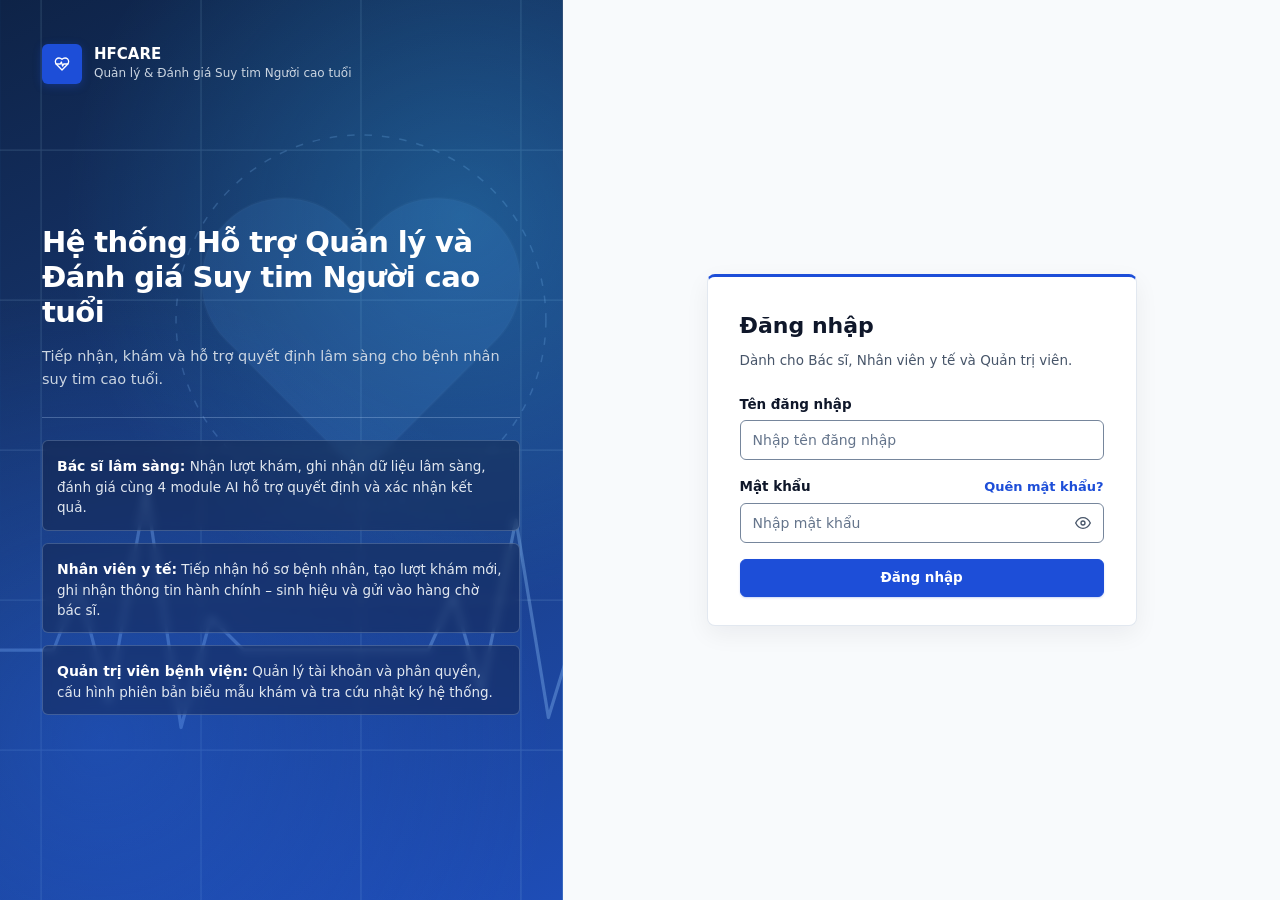
==== commit c6508b43: "Tidy the web UI for hospital use: translate drug class, unit and route options, drop HTTP codes and " ====
--- a/submissions/suy_tim_nhom27/web/index.html
+++ b/submissions/suy_tim_nhom27/web/index.html
@@ -5,7 +5,7 @@
   <meta name="viewport" content="width=device-width, initial-scale=1.0">
   <title>HFCARE — Hỗ trợ Quản lý &amp; Đánh giá Suy tim Người cao tuổi</title>
   <link rel="icon" type="image/svg+xml" href="data:image/svg+xml,%3Csvg xmlns='http://www.w3.org/2000/svg' viewBox='0 0 32 32'%3E%3Crect width='32' height='32' rx='6' fill='%231D4ED8'/%3E%3Cpath d='M6 16h5l2.5-6 4 12 2.5-6h6' fill='none' stroke='%23FFFFFF' stroke-width='2.5' stroke-linecap='round' stroke-linejoin='round'/%3E%3C/svg%3E">
-  <link rel="stylesheet" href="./styles.css?v=20261127-a13">
+  <link rel="stylesheet" href="./styles.css?v=20261128-ui1">
 </head>
 <body>
   <a href="#main-workspace" class="skip-link">Chuyển tới nội dung chính</a>
@@ -22,7 +22,7 @@
   <div class="toast-region" id="toast-region" aria-live="polite" aria-atomic="true"></div>
 
   <script src="./config.js"></script>
-  <script src="./api-client.js?v=20261127-a13"></script>
-  <script src="./app.js?v=20261127-a13"></script>
+  <script src="./api-client.js?v=20261128-ui1"></script>
+  <script src="./app.js?v=20261128-ui1"></script>
 </body>
 </html>
--- a/submissions/suy_tim_nhom27/web/styles.css
+++ b/submissions/suy_tim_nhom27/web/styles.css
@@ -5269,20 +5269,115 @@
 .vital-chip {
   display: inline-flex;
   align-items: center;
-  padding: 2px 7px;
+  gap: 3px;
+  padding: 2px 8px;
   border-radius: 999px;
   font-size: 11.5px;
   font-weight: 600;
   background: #F1F5F9;
-  color: #1E293B;
+  color: #334155;
   border: 1px solid #CBD5E1;
   white-space: nowrap;
+}
+
+.vital-chip__icon {
+  font-size: 10.5px;
+  font-weight: 800;
+  line-height: 1;
+}
+
+.vital-chip--ok {
+  background: #DCFCE7;
+  color: #166534;
+  border-color: #86EFAC;
+}
+
+.vital-chip--neutral {
+  background: #F1F5F9;
+  color: #334155;
+  border-color: #CBD5E1;
 }
 
 .vital-chip--alert {
   background: #FEE2E2;
   color: #991B1B;
   border-color: #FCA5A5;
+}
+
+/* UI-01: Long legacy HIS code truncation with hover tooltip */
+.his-code-ellipsis {
+  display: inline-block;
+  max-width: 185px;
+  overflow: hidden;
+  text-overflow: ellipsis;
+  white-space: nowrap;
+  vertical-align: bottom;
+}
+
+.his-code-full {
+  overflow-wrap: anywhere;
+  word-break: break-word;
+}
+
+/* UI-06: Compact border color legend in doctor encounter form */
+.field-status-legend {
+  display: flex;
+  flex-wrap: wrap;
+  align-items: center;
+  gap: 12px;
+  width: 100%;
+  margin-top: 6px;
+  padding-top: 6px;
+  border-top: 1px dashed var(--border-subtle, #E2E8F0);
+  font-size: 12px;
+  color: var(--text-muted, #475569);
+}
+
+.field-status-legend__item {
+  display: inline-flex;
+  align-items: center;
+  gap: 5px;
+}
+
+.field-status-legend__dot {
+  display: inline-block;
+  width: 9px;
+  height: 9px;
+  border-radius: 999px;
+  border: 1.5px solid transparent;
+}
+
+.field-status-legend__dot--valid {
+  background: #DCFCE7;
+  border-color: #16A34A;
+}
+
+.field-status-legend__dot--missing {
+  background: #FEF3C7;
+  border-color: #D97706;
+}
+
+.field-status-legend__dot--neutral {
+  background: #F8FAFC;
+  border-color: #94A3B8;
+}
+
+/* UI-09: Review module state cards & incomplete list in confirm modal */
+.review-ai-card--unrun {
+  border-color: #CBD5E1;
+  background: #F8FAFC;
+}
+
+.review-ai-card--stale {
+  border-color: #FCA5A5;
+  background: #FEF2F2;
+}
+
+.review-module-warn-list {
+  margin: 6px 0 0 18px;
+  padding: 0;
+  font-size: 13px;
+  line-height: 1.5;
 }
 
 /* Read-only Nurse Vitals Summary Card at top of Doctor Encounter */
